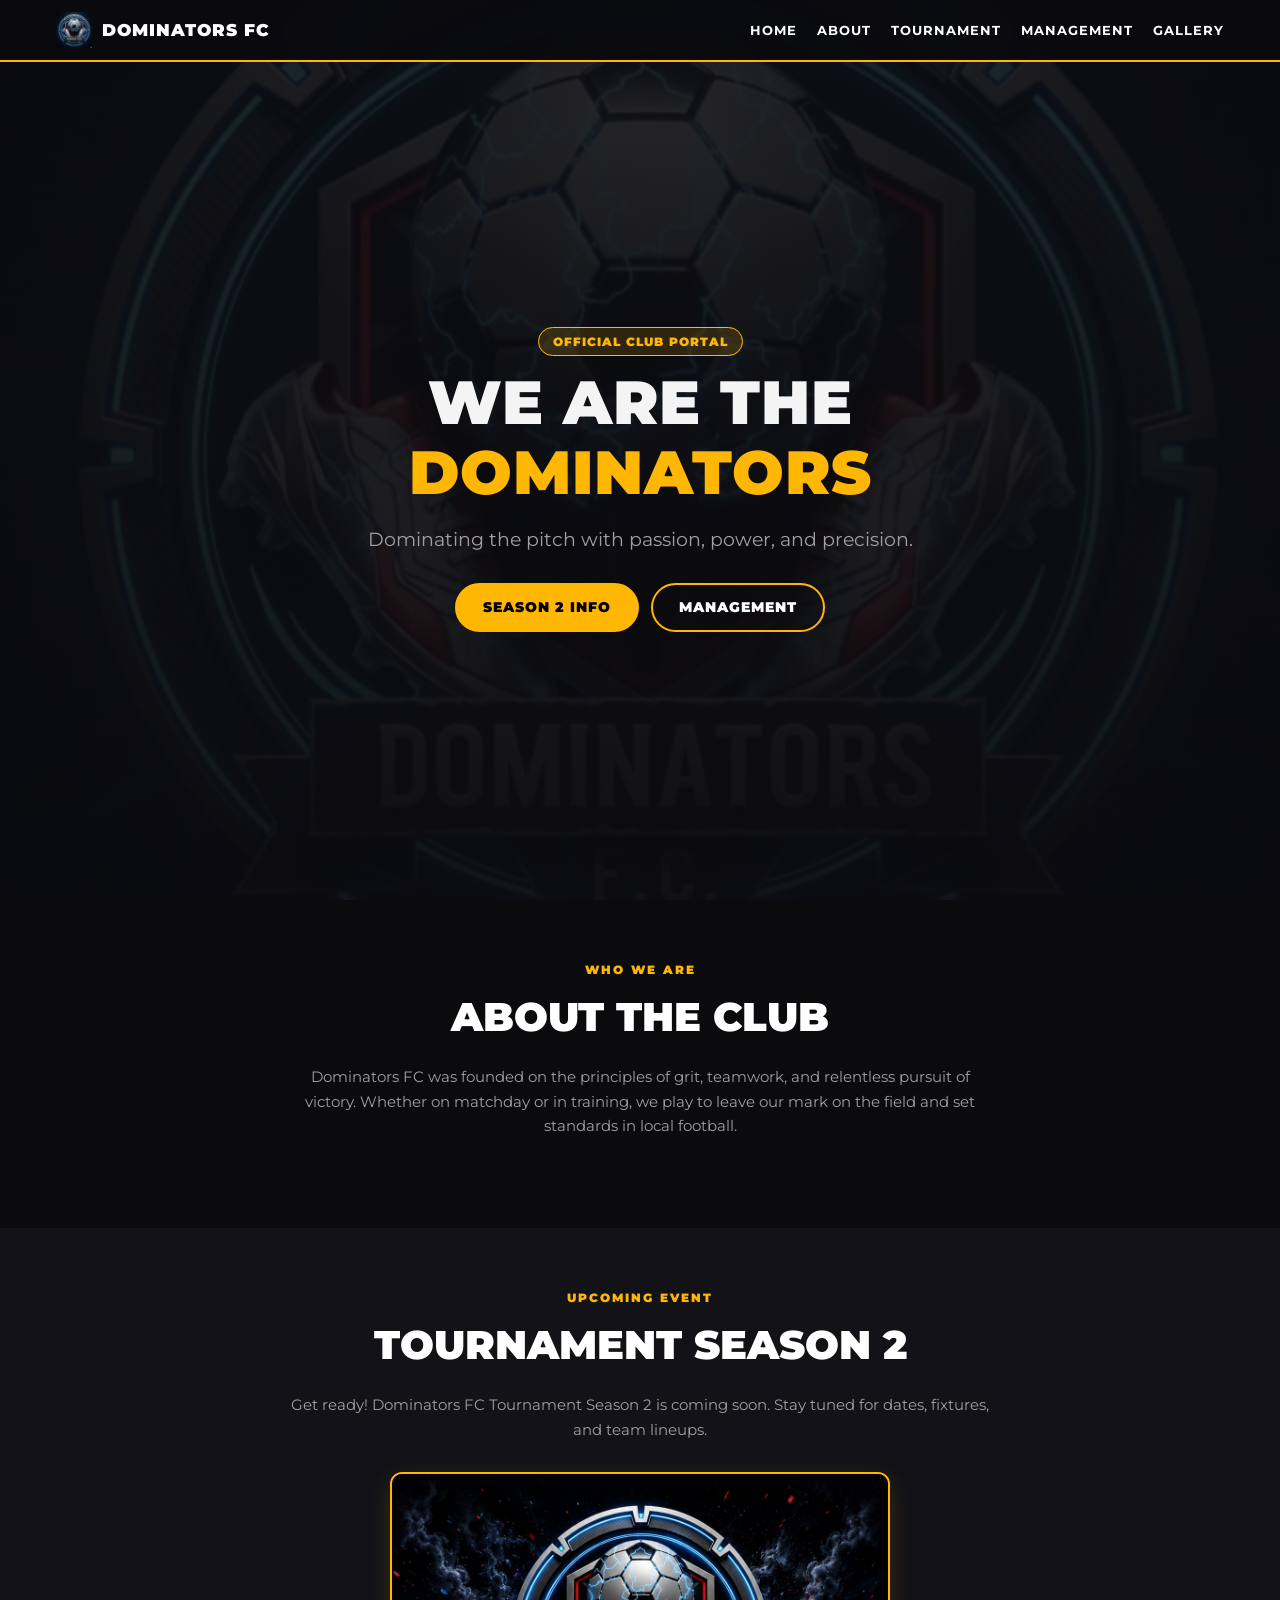
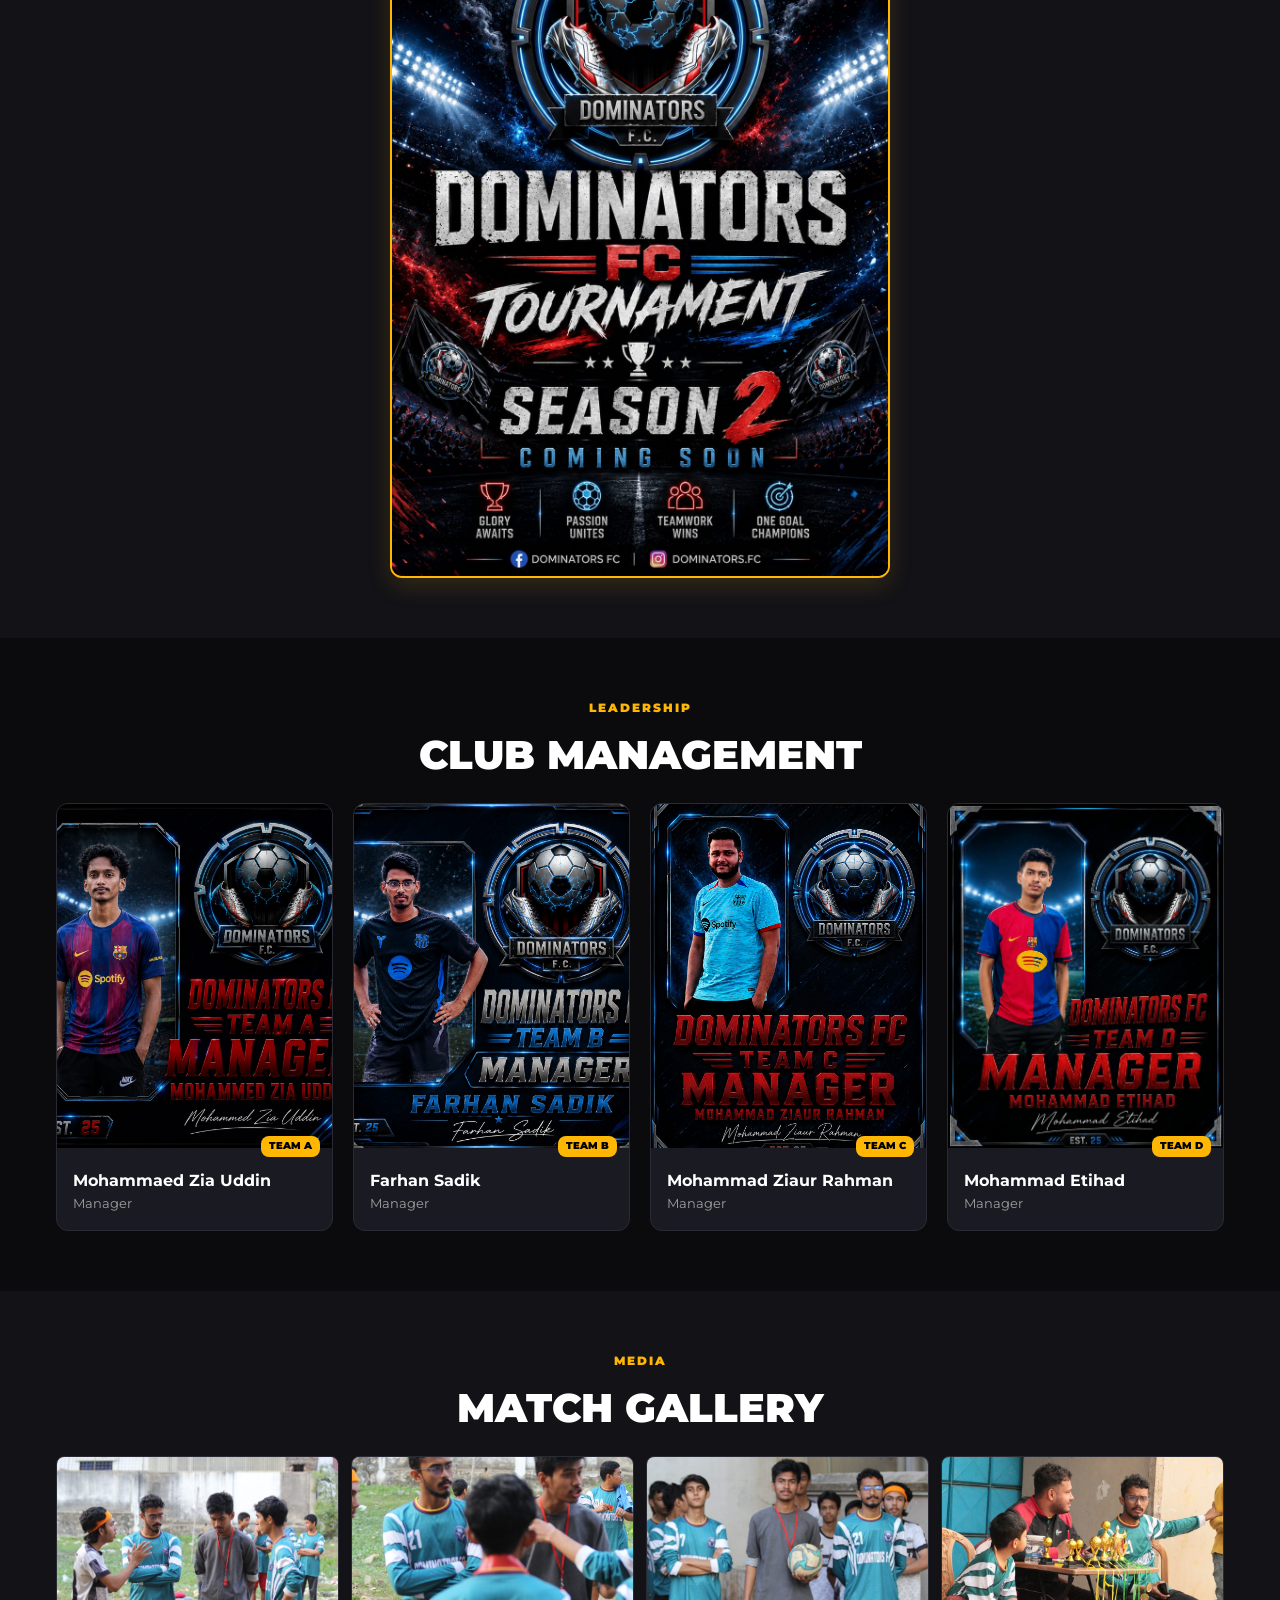
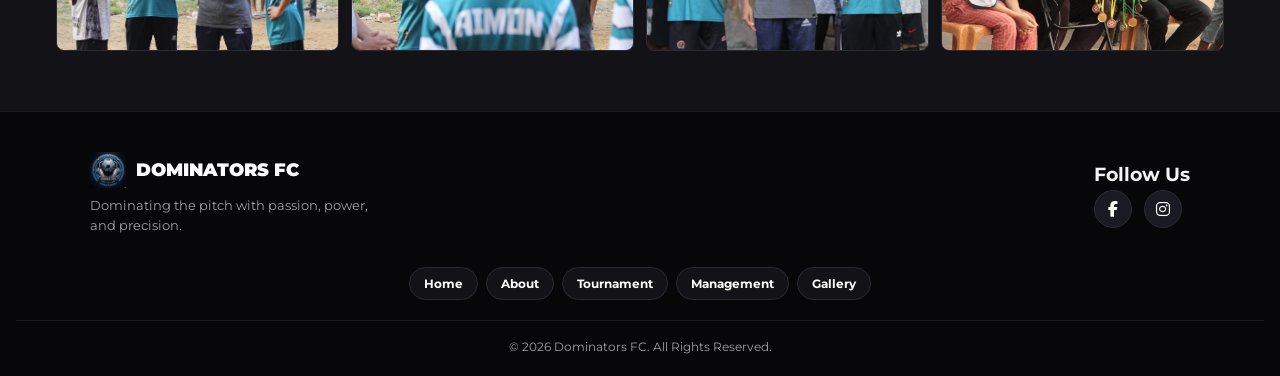
==== index.html @ 4a1f9ba8 "Add files via upload" ====
<!DOCTYPE html>
<html lang="en">
<head>
  <meta charset="UTF-8">
  <meta name="viewport" content="width=device-width, initial-scale=1.0">
  <title>Dominators FC | Official Website</title>
  <link rel="stylesheet" href="style.css">
  <!-- Google Fonts -->
  <link href="https://fonts.googleapis.com/css2?family=Montserrat:wght@400;700;900&display=swap" rel="stylesheet">
  <!-- Font Awesome Icons -->
  <link rel="stylesheet" href="https://cdnjs.cloudflare.com/ajax/libs/font-awesome/6.5.1/css/all.min.css">
</head>
<body>

  <!-- Navigation Bar -->
  <header class="navbar">
    <div class="nav-container">
      <a href="#" class="brand">
        <img src="images/logo.jpg" alt="Dominators FC Logo" class="nav-logo">
        <span class="club-name">DOMINATORS FC</span>
      </a>

      <!-- Mobile Hamburger Button -->
      <button class="mobile-menu-btn" id="mobile-menu-btn" aria-label="Toggle Navigation">
        <i class="fa-solid fa-bars"></i>
      </button>

      <nav id="nav-menu">
        <ul class="nav-links">
          <li><a href="#hero">Home</a></li>
          <li><a href="#about">About</a></li>
          <li><a href="#tournament">Tournament</a></li>
          <li><a href="#management">Management</a></li>
          <li><a href="#gallery">Gallery</a></li>
        </ul>
      </nav>
    </div>
  </header>

  <!-- Hero Section (Mobile Optimized Background) -->
  <section id="hero" class="hero">
    <div class="hero-content">
      <span class="badge">OFFICIAL CLUB PORTAL</span>
      <h1>WE ARE THE <span class="highlight">DOMINATORS</span></h1>
      <p>Dominating the pitch with passion, power, and precision.</p>
      <div class="hero-btns">
        <a href="#tournament" class="btn">Season 2 Info</a>
        <a href="#management" class="btn btn-outline">Management</a>
      </div>
    </div>
  </section>

  <!-- About Section -->
  <section id="about" class="section">
    <div class="container">
      <span class="section-tag">WHO WE ARE</span>
      <h2>About the Club</h2>
      <p class="section-desc">
        Dominators FC was founded on the principles of grit, teamwork, and relentless pursuit of victory. 
        Whether on matchday or in training, we play to leave our mark on the field and set standards in local football.
      </p>
    </div>
  </section>

  <!-- Tournament Section -->
  <section id="tournament" class="section dark-bg">
    <div class="container">
      <span class="section-tag">UPCOMING EVENT</span>
      <h2>Tournament Season 2</h2>
      <p class="section-desc">
        Get ready! Dominators FC Tournament Season 2 is coming soon. Stay tuned for dates, fixtures, and team lineups.
      </p>
      
      <div class="tournament-poster-card">
        <img src="images/uptournament.jpg" alt="Dominators FC Tournament Season 2 Coming Soon" class="tournament-img">
      </div>
    </div>
  </section>

  <!-- Management Section -->
  <section id="management" class="section">
    <div class="container">
      <span class="section-tag">LEADERSHIP</span>
      <h2>Club Management</h2>
      
      <div class="card-grid">
        <!-- Manager 1 -->
        <div class="card">
          <div class="img-container">
            <img src="images/Team_A_Manager_MohammaedZiaUddin.jpg" alt="Mohammaed Zia Uddin" class="manager-photo">
          </div>
          <div class="card-info">
            <span class="role-badge">Team A</span>
            <h3>Mohammaed Zia Uddin</h3>
            <p class="title">Manager</p>
          </div>
        </div>

        <!-- Manager 2 -->
        <div class="card">
          <div class="img-container">
            <img src="images/Team_B_Manager_FarhanSadik.jpg" alt="Farhan Sadik" class="manager-photo">
          </div>
          <div class="card-info">
            <span class="role-badge">Team B</span>
            <h3>Farhan Sadik</h3>
            <p class="title">Manager</p>
          </div>
        </div>

        <!-- Manager 3 -->
        <div class="card">
          <div class="img-container">
            <img src="images/Team_C_Manager_MohammadZiaurRahman.jpg" alt="Mohammad Ziaur Rahman" class="manager-photo">
          </div>
          <div class="card-info">
            <span class="role-badge">Team C</span>
            <h3>Mohammad Ziaur Rahman</h3>
            <p class="title">Manager</p>
          </div>
        </div>

        <!-- Manager 4 -->
        <div class="card">
          <div class="img-container">
            <img src="images/Team_D_Manager_MohammadEtihad.jpg" alt="Mohammad Etihad" class="manager-photo">
          </div>
          <div class="card-info">
            <span class="role-badge">Team D</span>
            <h3>Mohammad Etihad</h3>
            <p class="title">Manager</p>
          </div>
        </div>
      </div>
    </div>
  </section>

  <!-- Gallery Section -->
  <section id="gallery" class="section dark-bg">
    <div class="container">
      <span class="section-tag">MEDIA</span>
      <h2>Match Gallery</h2>
      
      <div class="gallery-grid">
        <div class="gallery-item">
          <img src="images/gallery1.jpg" alt="Dominators FC Gallery 1">
        </div>
        <div class="gallery-item">
          <img src="images/gallery2.jpg" alt="Dominators FC Gallery 2">
        </div>
        <div class="gallery-item">
          <img src="images/gallery3.jpg" alt="Dominators FC Gallery 3">
        </div>
        <div class="gallery-item">
          <img src="images/gallery4.jpg" alt="Dominators FC Gallery 4">
        </div>
      </div>
    </div>
  </section>

  <!-- Footer -->
  <footer class="footer">
    <div class="footer-container">
      
      <div class="footer-col brand-col">
        <div class="footer-brand">
          <img src="images/logo.jpg" alt="Dominators FC Logo" class="footer-logo">
          <h3>DOMINATORS FC</h3>
        </div>
        <p class="footer-tagline">Dominating the pitch with passion, power, and precision.</p>
      </div>

      <div class="footer-col social-col">
        <h3>Follow Us</h3>
        <div class="social-links">
          <a href="https://www.facebook.com/share/1MN6wNtYWH/" target="_blank" aria-label="Facebook" class="social-icon">
            <i class="fa-brands fa-facebook-f"></i>
          </a>
          <a href="https://www.instagram.com/dominators_.f.c?igsh=bHgzbms3anFpOHY2" target="_blank" aria-label="Instagram" class="social-icon">
            <i class="fa-brands fa-instagram"></i>
          </a>
        </div>
      </div>

    </div>

    <div class="footer-nav">
      <a href="#hero">Home</a>
      <a href="#about">About</a>
      <a href="#tournament">Tournament</a>
      <a href="#management">Management</a>
      <a href="#gallery">Gallery</a>
    </div>

    <div class="footer-bottom">
      <p>&copy; 2026 Dominators FC. All Rights Reserved.</p>
    </div>
  </footer>

  <script src="script.js"></script>
</body>
</html>
---- style.css ----
/* Core Reset & Mobile Responsiveness First */
* {
  margin: 0;
  padding: 0;
  box-sizing: border-box;
  scroll-behavior: smooth;
  -webkit-tap-highlight-color: transparent;
}

:root {
  --primary-gold: #ffb703;
  --dark-bg: #121217;
  --card-bg: #1a1a22;
  --border-color: #2a2a35;
  --text-gray: #a0a0a0;
}

body {
  font-family: 'Montserrat', sans-serif;
  background-color: #0b0b0e;
  color: #f4f4f4;
  line-height: 1.6;
  overflow-x: hidden;
}

.container {
  width: 100%;
  max-width: 1200px;
  margin: 0 auto;
  padding: 0 16px;
}

.section {
  padding: 60px 0;
  text-align: center;
}

.section-tag {
  color: var(--primary-gold);
  font-size: 0.75rem;
  font-weight: 900;
  letter-spacing: 2px;
  text-transform: uppercase;
  display: block;
  margin-bottom: 6px;
}

h2 {
  font-size: clamp(1.8rem, 5vw, 2.5rem);
  font-weight: 900;
  text-transform: uppercase;
  margin-bottom: 16px;
  color: #ffffff;
}

.section-desc {
  max-width: 700px;
  margin: 0 auto 30px;
  color: var(--text-gray);
  font-size: 0.95rem;
}

.dark-bg {
  background-color: var(--dark-bg);
}

/* Navbar */
.navbar {
  position: fixed;
  top: 0;
  width: 100%;
  background-color: rgba(11, 11, 14, 0.95);
  border-bottom: 2px solid var(--primary-gold);
  z-index: 1000;
  backdrop-filter: blur(10px);
}

.nav-container {
  display: flex;
  justify-content: space-between;
  align-items: center;
  max-width: 1200px;
  margin: 0 auto;
  padding: 12px 16px;
}

.brand {
  display: flex;
  align-items: center;
  text-decoration: none;
  gap: 10px;
}

.nav-logo {
  height: 36px;
  width: auto;
  object-fit: contain;
}

.club-name {
  font-size: 1.05rem;
  font-weight: 900;
  color: #fff;
  letter-spacing: 1px;
}

.nav-links {
  display: flex;
  list-style: none;
  gap: 20px;
}

.nav-links a {
  color: #fff;
  text-decoration: none;
  font-weight: 700;
  text-transform: uppercase;
  font-size: 0.8rem;
  letter-spacing: 1px;
  transition: color 0.3s;
}

.nav-links a:hover {
  color: var(--primary-gold);
}

.mobile-menu-btn {
  display: none;
  background: none;
  border: none;
  color: #fff;
  font-size: 1.4rem;
  cursor: pointer;
  padding: 5px;
}

/* Hero Section */
.hero {
  position: relative;
  min-height: 100vh;
  background: linear-gradient(rgba(11, 11, 14, 0.88), rgba(11, 11, 14, 0.95)), url('images/logo.jpg') center/cover no-repeat;
  display: flex;
  justify-content: center;
  align-items: center;
  text-align: center;
  padding: 100px 16px 40px;
}

.hero-content {
  max-width: 800px;
  width: 100%;
}

.hero-content .badge {
  background-color: rgba(255, 183, 3, 0.15);
  color: var(--primary-gold);
  border: 1px solid var(--primary-gold);
  padding: 6px 14px;
  border-radius: 20px;
  font-size: 0.75rem;
  font-weight: 900;
  letter-spacing: 1px;
}

.hero-content h1 {
  font-size: clamp(2.2rem, 8vw, 3.8rem);
  font-weight: 900;
  letter-spacing: 1px;
  margin-top: 15px;
  line-height: 1.15;
}

.hero-content .highlight {
  color: var(--primary-gold);
}

.hero-content p {
  font-size: clamp(0.95rem, 3vw, 1.2rem);
  color: var(--text-gray);
  margin: 16px 0 28px;
}

.hero-btns {
  display: flex;
  gap: 12px;
  justify-content: center;
  flex-wrap: wrap;
}

.btn {
  display: inline-block;
  background-color: var(--primary-gold);
  color: #000;
  padding: 12px 26px;
  font-weight: 900;
  font-size: 0.85rem;
  text-transform: uppercase;
  text-decoration: none;
  border-radius: 30px;
  letter-spacing: 1px;
  transition: all 0.3s ease;
  border: 2px solid var(--primary-gold);
}

.btn:hover {
  background-color: #e0a100;
  transform: translateY(-2px);
}

.btn-outline {
  background: transparent;
  color: #fff;
}

.btn-outline:hover {
  background-color: var(--primary-gold);
  color: #000;
}

/* Tournament Poster Section */
.tournament-poster-card {
  max-width: 500px;
  margin: 0 auto;
  border-radius: 12px;
  overflow: hidden;
  border: 2px solid var(--primary-gold);
  box-shadow: 0 8px 25px rgba(255, 183, 3, 0.15);
}

.tournament-img {
  width: 100%;
  height: auto;
  display: block;
}

/* Manager Cards */
.card-grid {
  display: grid;
  grid-template-columns: repeat(auto-fit, minmax(220px, 1fr));
  gap: 20px;
}

.card {
  background-color: var(--card-bg);
  border-radius: 12px;
  overflow: hidden;
  border: 1px solid var(--border-color);
  transition: transform 0.3s ease, border-color 0.3s ease;
}

.card:hover {
  transform: translateY(-4px);
  border-color: var(--primary-gold);
}

.img-container {
  aspect-ratio: 4/5;
  width: 100%;
  background-color: #121217;
  overflow: hidden;
}

.manager-photo {
  width: 100%;
  height: 100%;
  object-fit: cover;
}

.card-info {
  padding: 16px;
  position: relative;
  text-align: left;
}

.card-info h3 {
  font-size: 1rem;
  font-weight: 700;
  color: #ffffff;
  margin-top: 4px;
}

.card-info .title {
  color: var(--text-gray);
  font-size: 0.8rem;
}

.role-badge {
  position: absolute;
  top: -12px;
  right: 12px;
  background-color: var(--primary-gold);
  color: #000;
  font-weight: 900;
  font-size: 0.65rem;
  padding: 2px 8px;
  border-radius: 8px;
  text-transform: uppercase;
}

/* Match Gallery */
.gallery-grid {
  display: grid;
  grid-template-columns: repeat(auto-fit, minmax(150px, 1fr));
  gap: 12px;
}

.gallery-item {
  aspect-ratio: 16/11;
  background-color: var(--card-bg);
  border-radius: 8px;
  overflow: hidden;
  border: 1px solid var(--border-color);
}

.gallery-item img {
  width: 100%;
  height: 100%;
  object-fit: cover;
}

/* Footer Section */
.footer {
  background-color: #07070a;
  border-top: 1px solid #1a1a22;
  padding: 40px 16px 20px;
}

.footer-container {
  max-width: 1100px;
  margin: 0 auto;
  display: flex;
  justify-content: space-between;
  align-items: center;
  flex-wrap: wrap;
  gap: 25px;
}

.footer-brand {
  display: flex;
  align-items: center;
  gap: 10px;
  margin-bottom: 8px;
}

.footer-logo {
  height: 36px;
  width: auto;
  object-fit: contain;
}

.footer-brand h3 {
  font-size: 1.1rem;
  font-weight: 900;
  color: #ffffff;
}

.footer-tagline {
  color: var(--text-gray);
  font-size: 0.8rem;
  max-width: 280px;
}

.social-links {
  display: flex;
  gap: 12px;
}

.social-icon {
  width: 38px;
  height: 38px;
  background-color: #1a1a22;
  color: #ffffff;
  border-radius: 50%;
  display: flex;
  align-items: center;
  justify-content: center;
  text-decoration: none;
  border: 1px solid var(--border-color);
  transition: all 0.3s ease;
}

.social-icon:hover {
  background-color: var(--primary-gold);
  color: #000;
}

.footer-nav {
  display: flex;
  justify-content: center;
  gap: 8px;
  flex-wrap: wrap;
  margin: 30px 0 20px;
}

.footer-nav a {
  background-color: #121217;
  color: #ffffff;
  text-decoration: none;
  padding: 6px 14px;
  border-radius: 20px;
  font-size: 0.75rem;
  font-weight: 700;
  border: 1px solid var(--border-color);
}

.footer-bottom {
  text-align: center;
  border-top: 1px solid #1a1a22;
  padding-top: 16px;
  color: var(--text-gray);
  font-size: 0.75rem;
}

/* Dedicated Mobile Tweaks */
@media (max-width: 768px) {
  .mobile-menu-btn {
    display: block;
  }

  nav {
    position: absolute;
    top: 100%;
    left: 0;
    width: 100%;
    background-color: rgba(11, 11, 14, 0.98);
    border-bottom: 2px solid var(--primary-gold);
    max-height: 0;
    overflow: hidden;
    transition: max-height 0.3s ease-in-out;
  }

  nav.active {
    max-height: 300px;
  }

  .nav-links {
    flex-direction: column;
    padding: 20px;
    gap: 14px;
    text-align: center;
  }

  .hero-btns {
    width: 100%;
    flex-direction: column;
  }

  .btn {
    width: 100%;
  }

  .card-grid {
    grid-template-columns: repeat(auto-fit, minmax(200px, 1fr));
  }

  .footer-container {
    flex-direction: column;
    text-align: center;
  }

  .footer-brand {
    justify-content: center;
  }
}
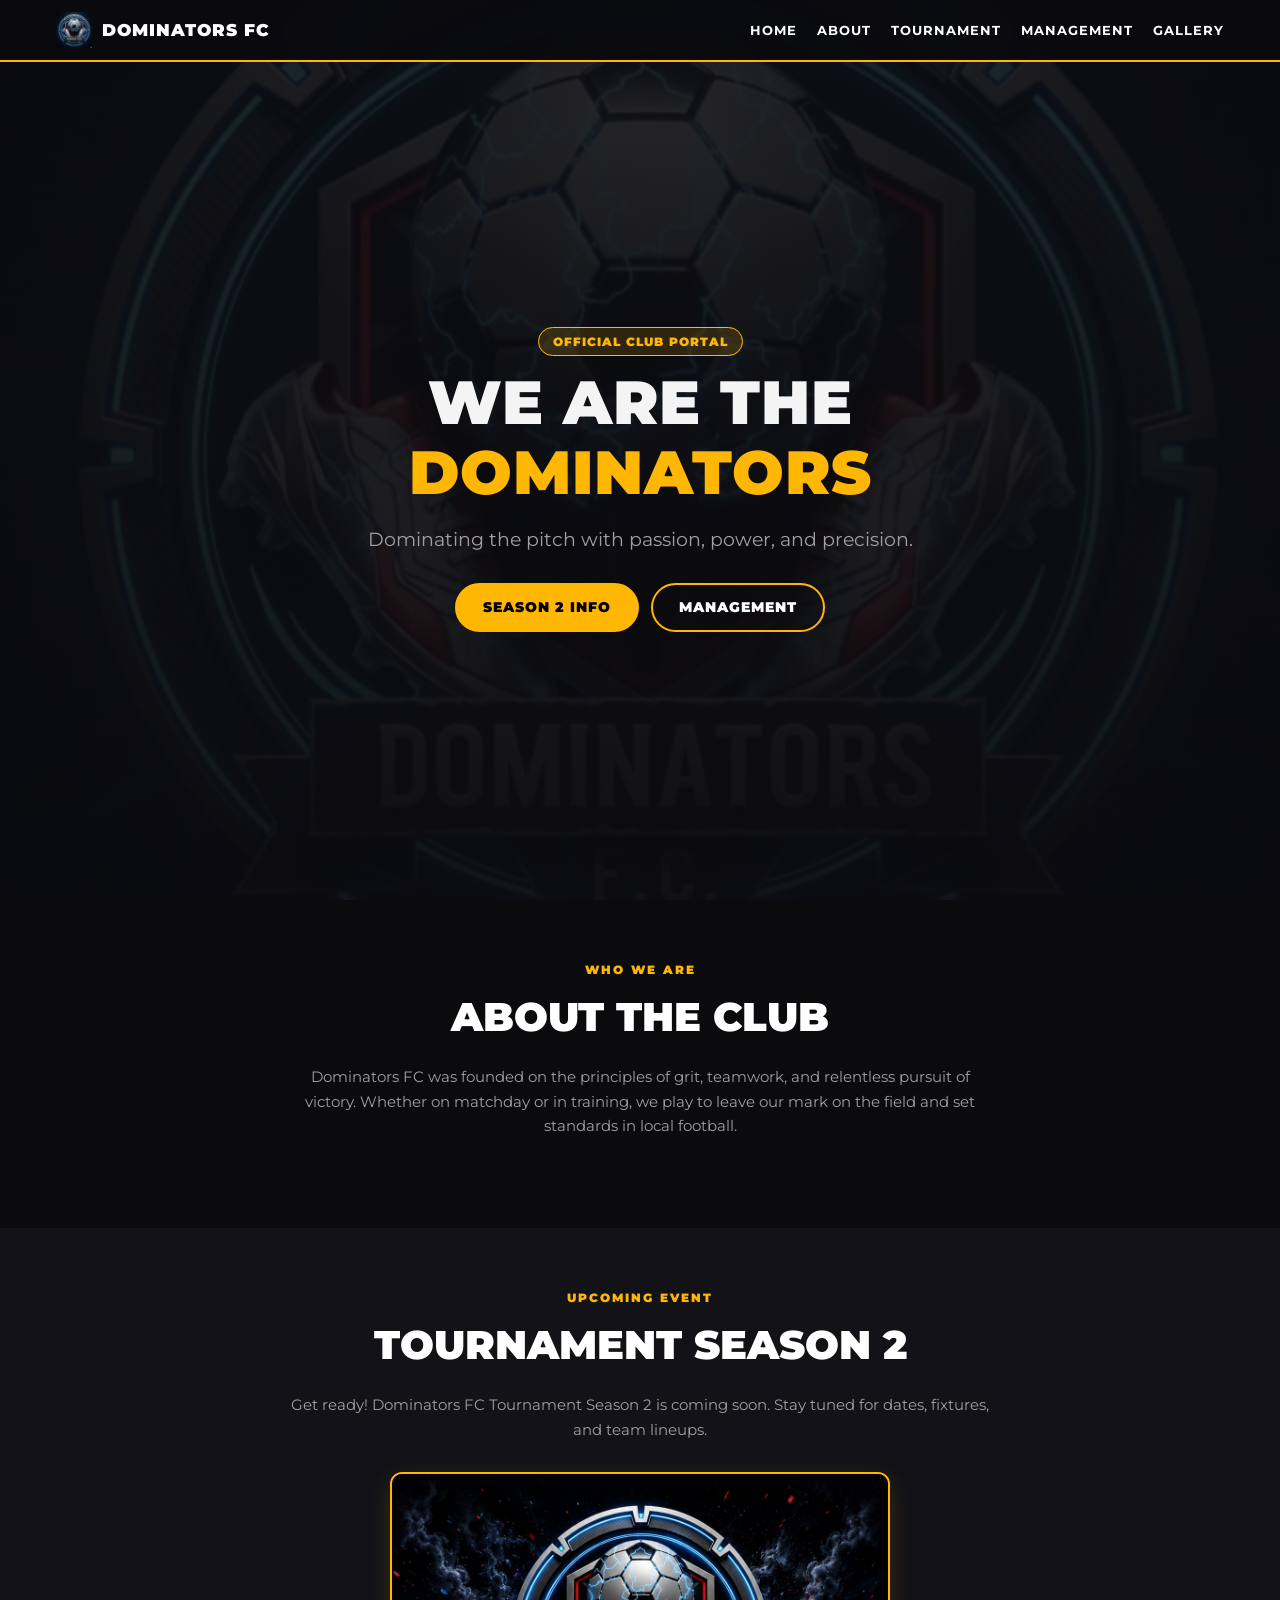
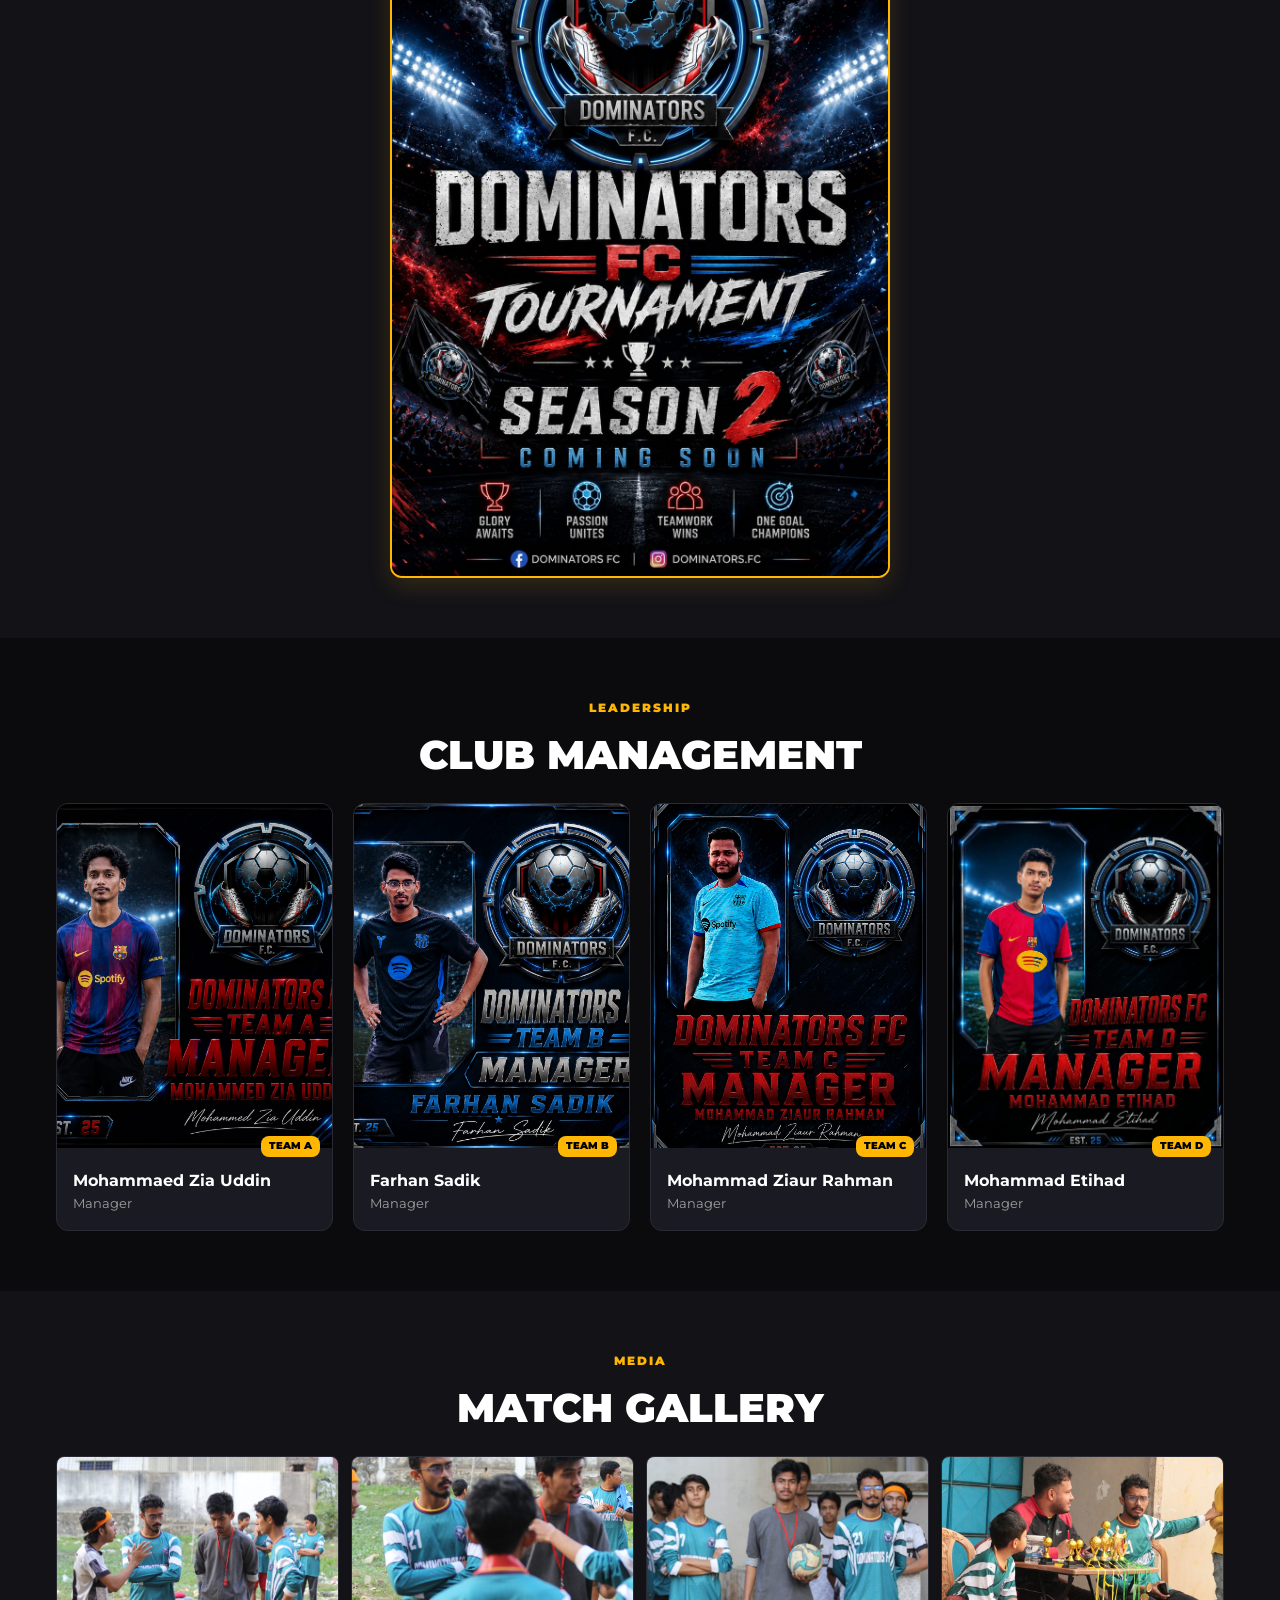
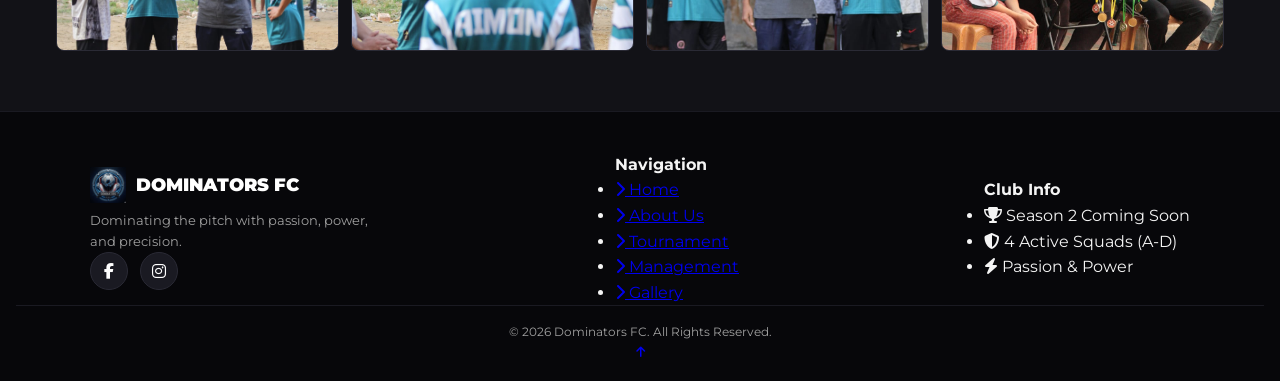
==== commit 186a4fd2: "Update index.html" ====
--- a/index.html
+++ b/index.html
@@ -37,7 +37,7 @@
     </div>
   </header>
 
-  <!-- Hero Section (Mobile Optimized Background) -->
+  <!-- Hero Section -->
   <section id="hero" class="hero">
     <div class="hero-content">
       <span class="badge">OFFICIAL CLUB PORTAL</span>
@@ -158,20 +158,17 @@
     </div>
   </section>
 
-  <!-- Footer -->
+  <!-- Upgraded Footer -->
   <footer class="footer">
     <div class="footer-container">
       
+      <!-- Brand Column -->
       <div class="footer-col brand-col">
         <div class="footer-brand">
           <img src="images/logo.jpg" alt="Dominators FC Logo" class="footer-logo">
           <h3>DOMINATORS FC</h3>
         </div>
         <p class="footer-tagline">Dominating the pitch with passion, power, and precision.</p>
-      </div>
-
-      <div class="footer-col social-col">
-        <h3>Follow Us</h3>
         <div class="social-links">
           <a href="https://www.facebook.com/share/1MN6wNtYWH/" target="_blank" aria-label="Facebook" class="social-icon">
             <i class="fa-brands fa-facebook-f"></i>
@@ -182,21 +179,39 @@
         </div>
       </div>
 
-    </div>
-
-    <div class="footer-nav">
-      <a href="#hero">Home</a>
-      <a href="#about">About</a>
-      <a href="#tournament">Tournament</a>
-      <a href="#management">Management</a>
-      <a href="#gallery">Gallery</a>
-    </div>
-
+      <!-- Quick Links Column -->
+      <div class="footer-col links-col">
+        <h4>Navigation</h4>
+        <ul>
+          <li><a href="#hero"><i class="fa-solid fa-chevron-right"></i> Home</a></li>
+          <li><a href="#about"><i class="fa-solid fa-chevron-right"></i> About Us</a></li>
+          <li><a href="#tournament"><i class="fa-solid fa-chevron-right"></i> Tournament</a></li>
+          <li><a href="#management"><i class="fa-solid fa-chevron-right"></i> Management</a></li>
+          <li><a href="#gallery"><i class="fa-solid fa-chevron-right"></i> Gallery</a></li>
+        </ul>
+      </div>
+
+      <!-- Quick Info / Status Column -->
+      <div class="footer-col info-col">
+        <h4>Club Info</h4>
+        <ul class="info-list">
+          <li><i class="fa-solid fa-trophy"></i> <span>Season 2 Coming Soon</span></li>
+          <li><i class="fa-solid fa-shield-halved"></i> <span>4 Active Squads (A-D)</span></li>
+          <li><i class="fa-solid fa-bolt"></i> <span>Passion & Power</span></li>
+        </ul>
+      </div>
+
+    </div>
+
+    <!-- Bottom Bar -->
     <div class="footer-bottom">
       <p>&copy; 2026 Dominators FC. All Rights Reserved.</p>
+      <a href="#hero" class="back-to-top" aria-label="Back to Top">
+        <i class="fa-solid fa-arrow-up"></i>
+      </a>
     </div>
   </footer>
 
   <script src="script.js"></script>
 </body>
-</html>+</html>
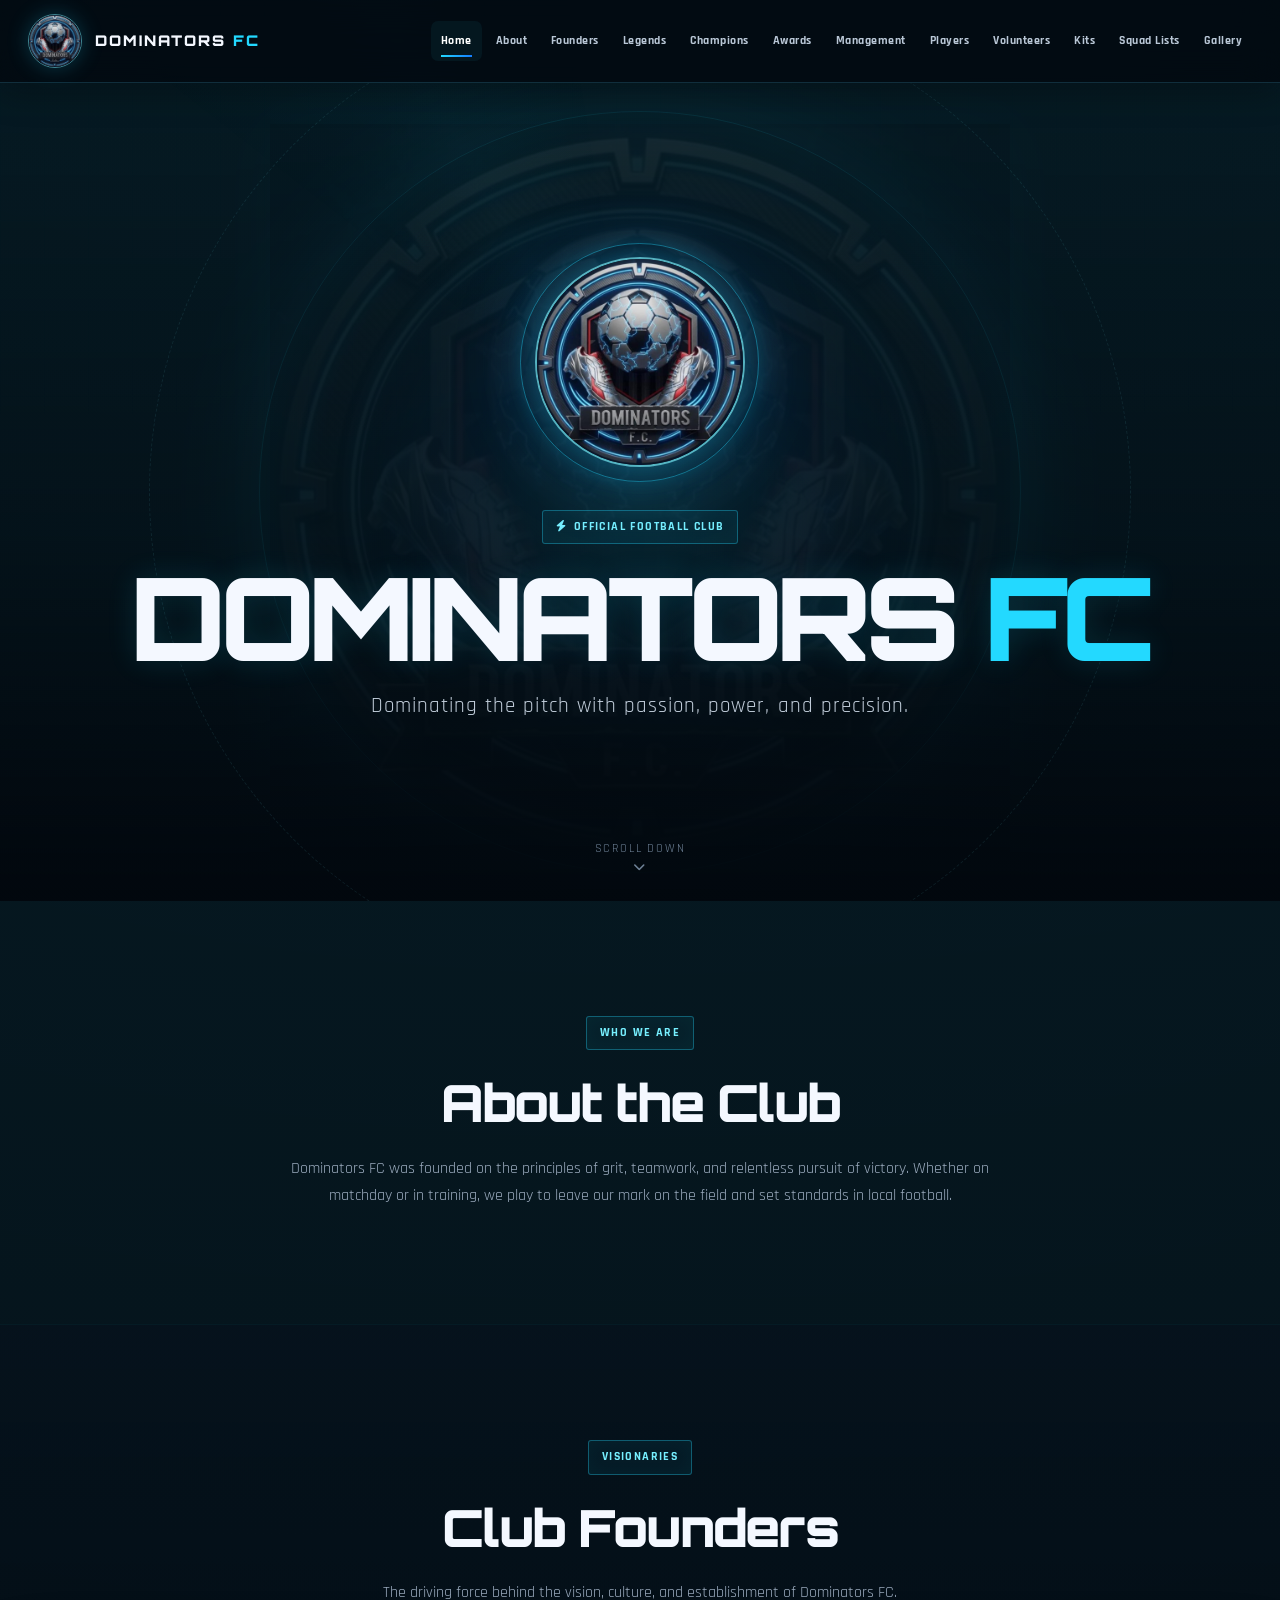
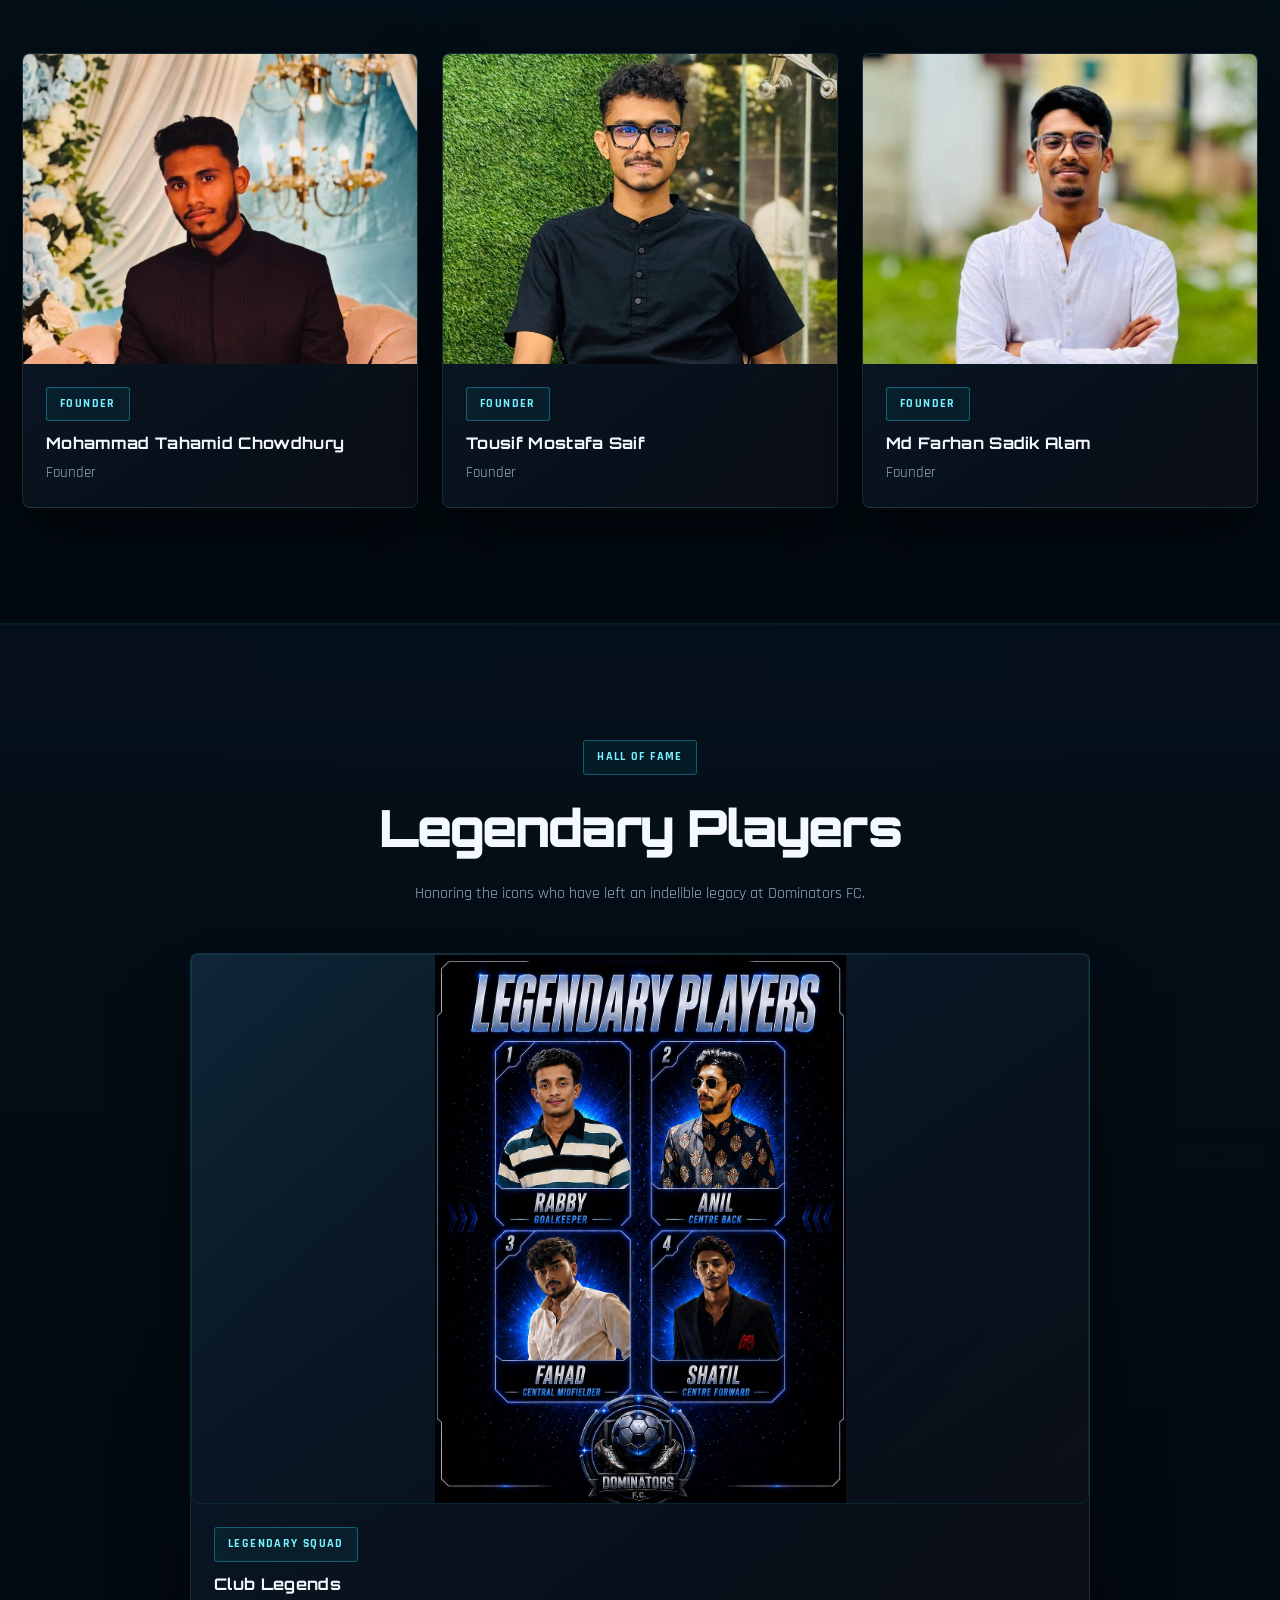
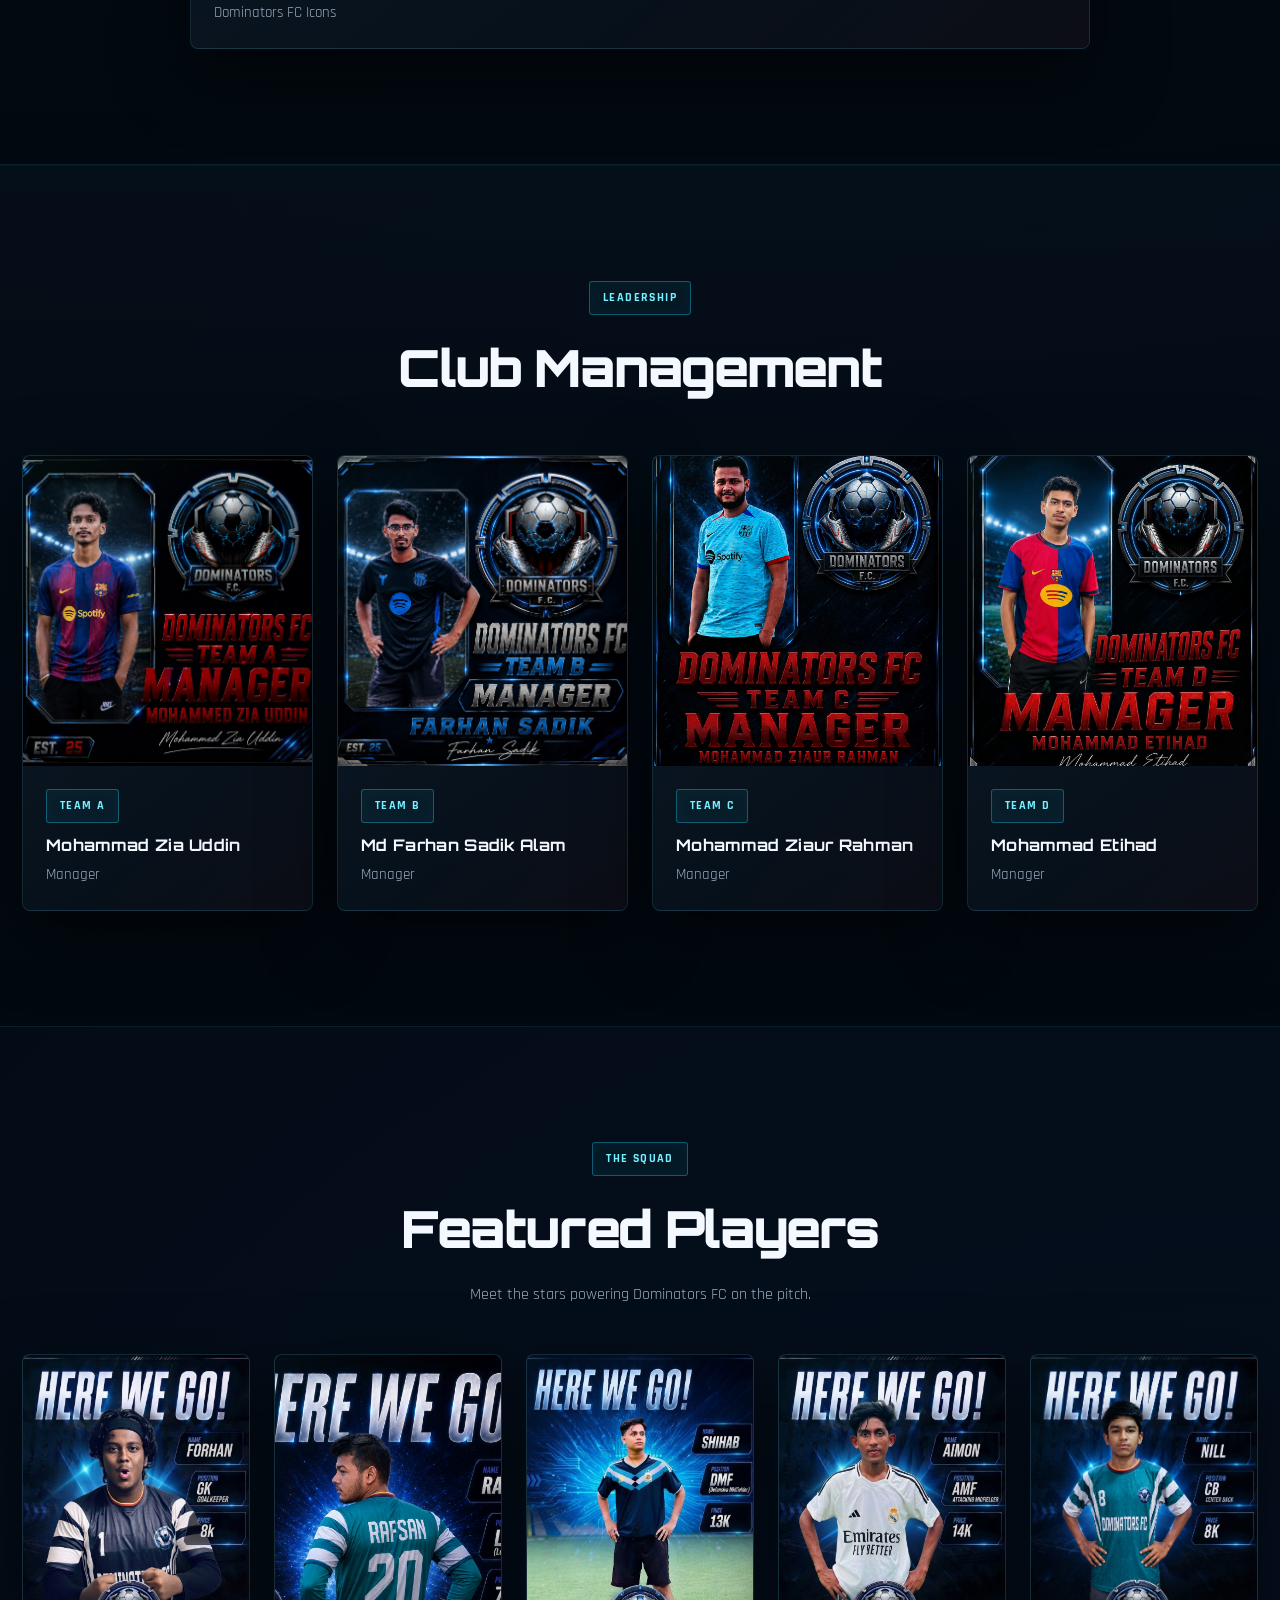
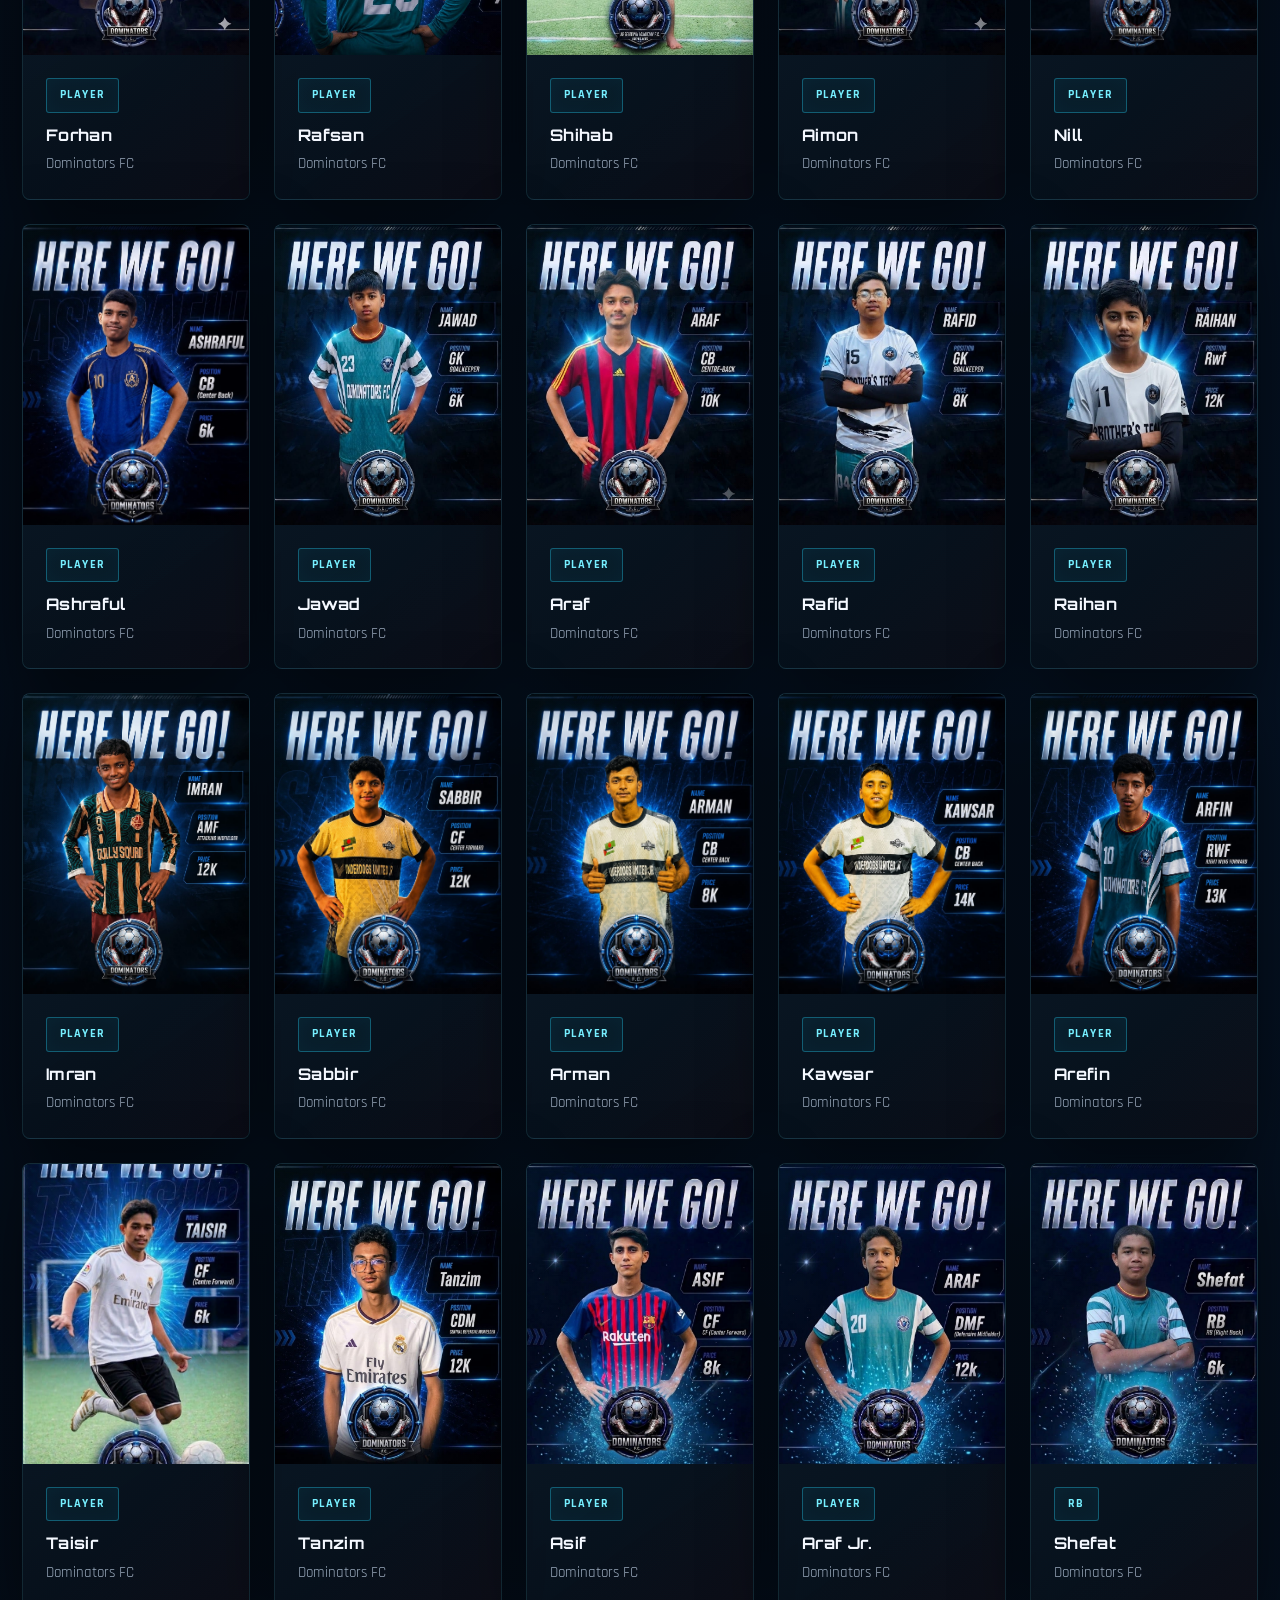
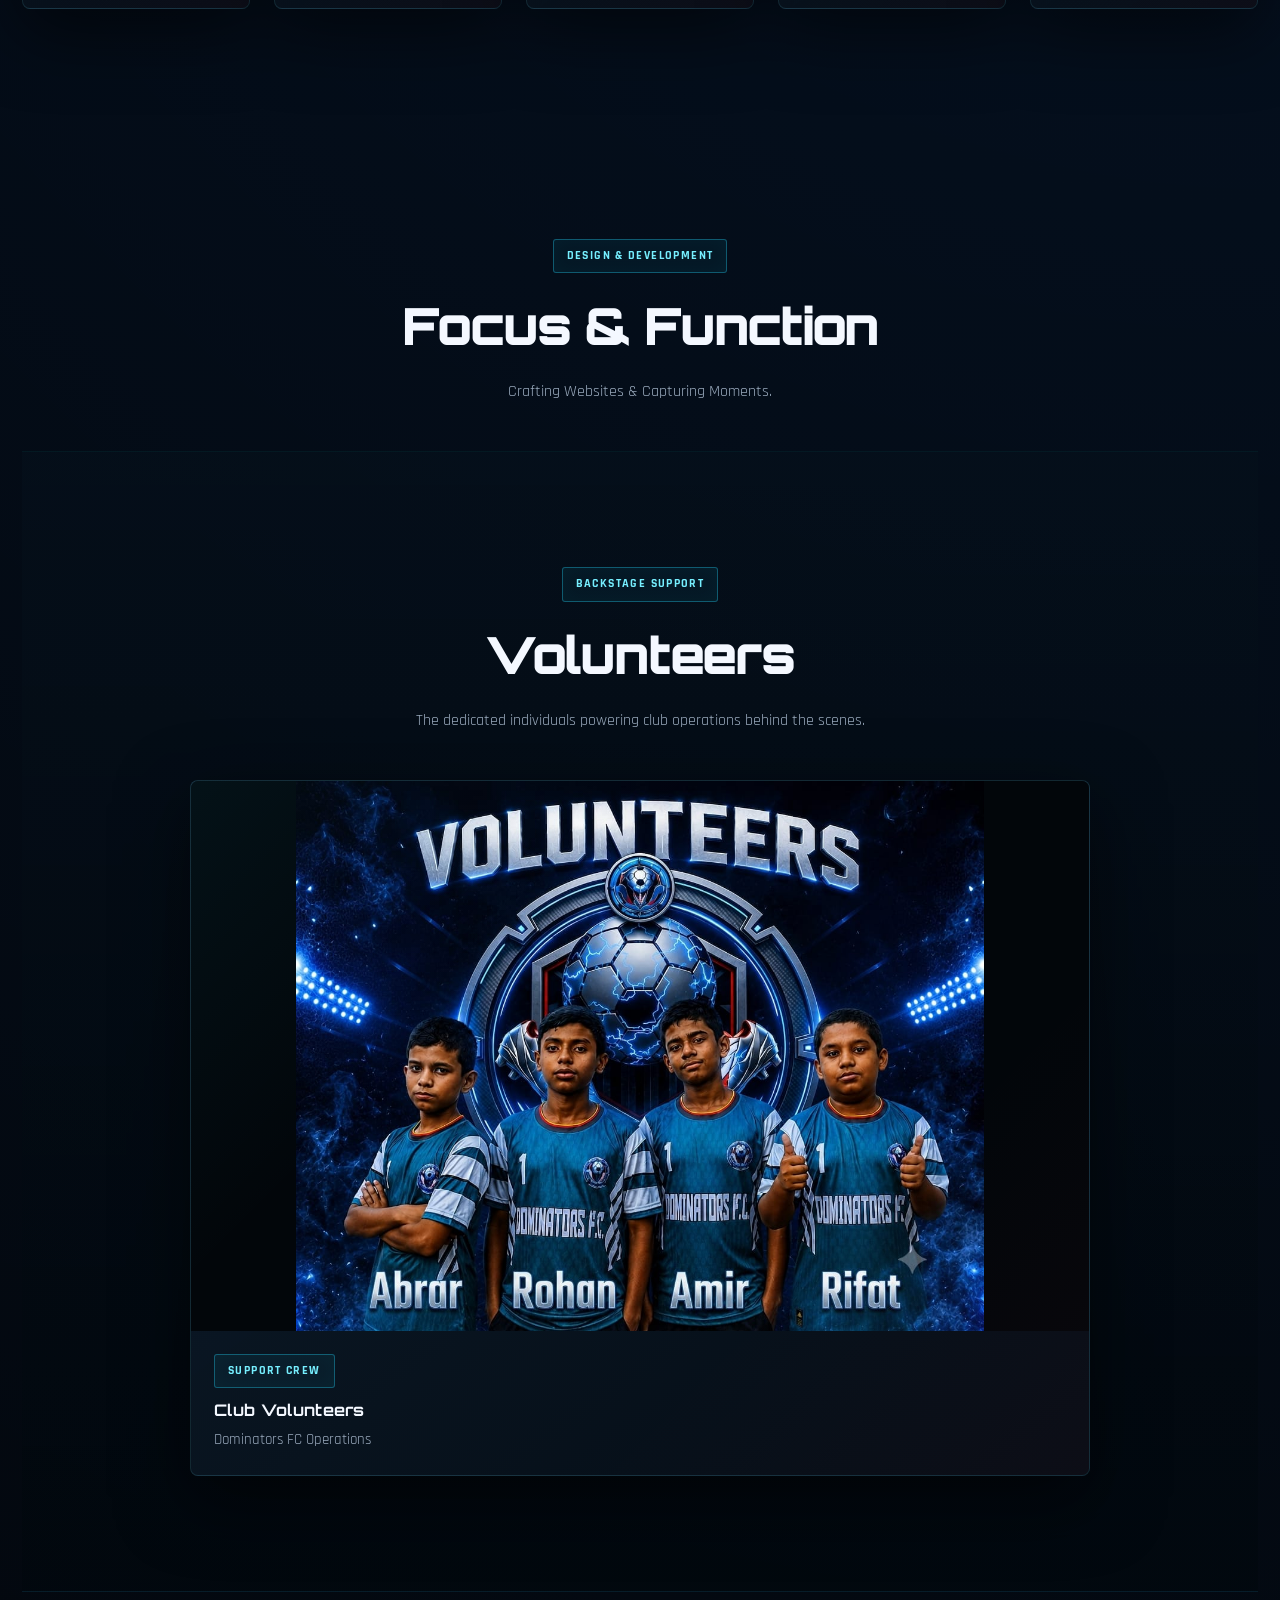
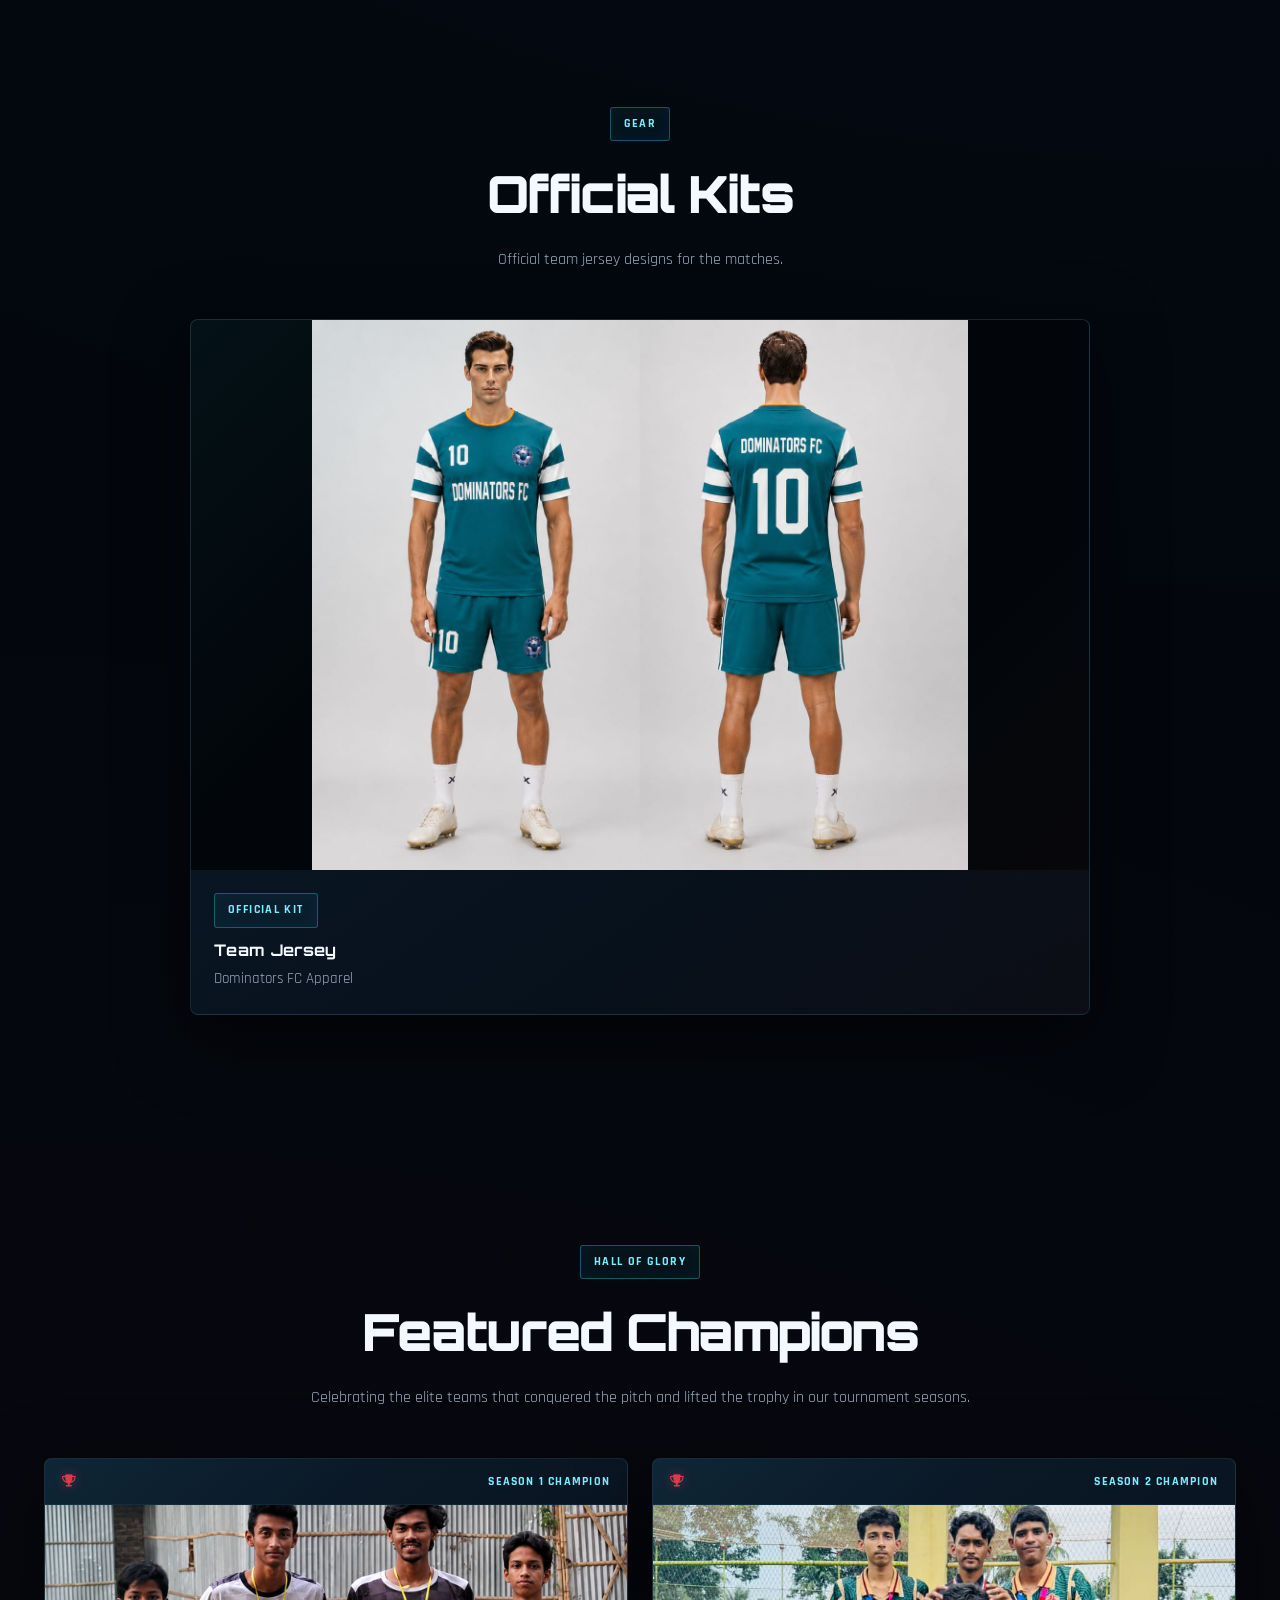
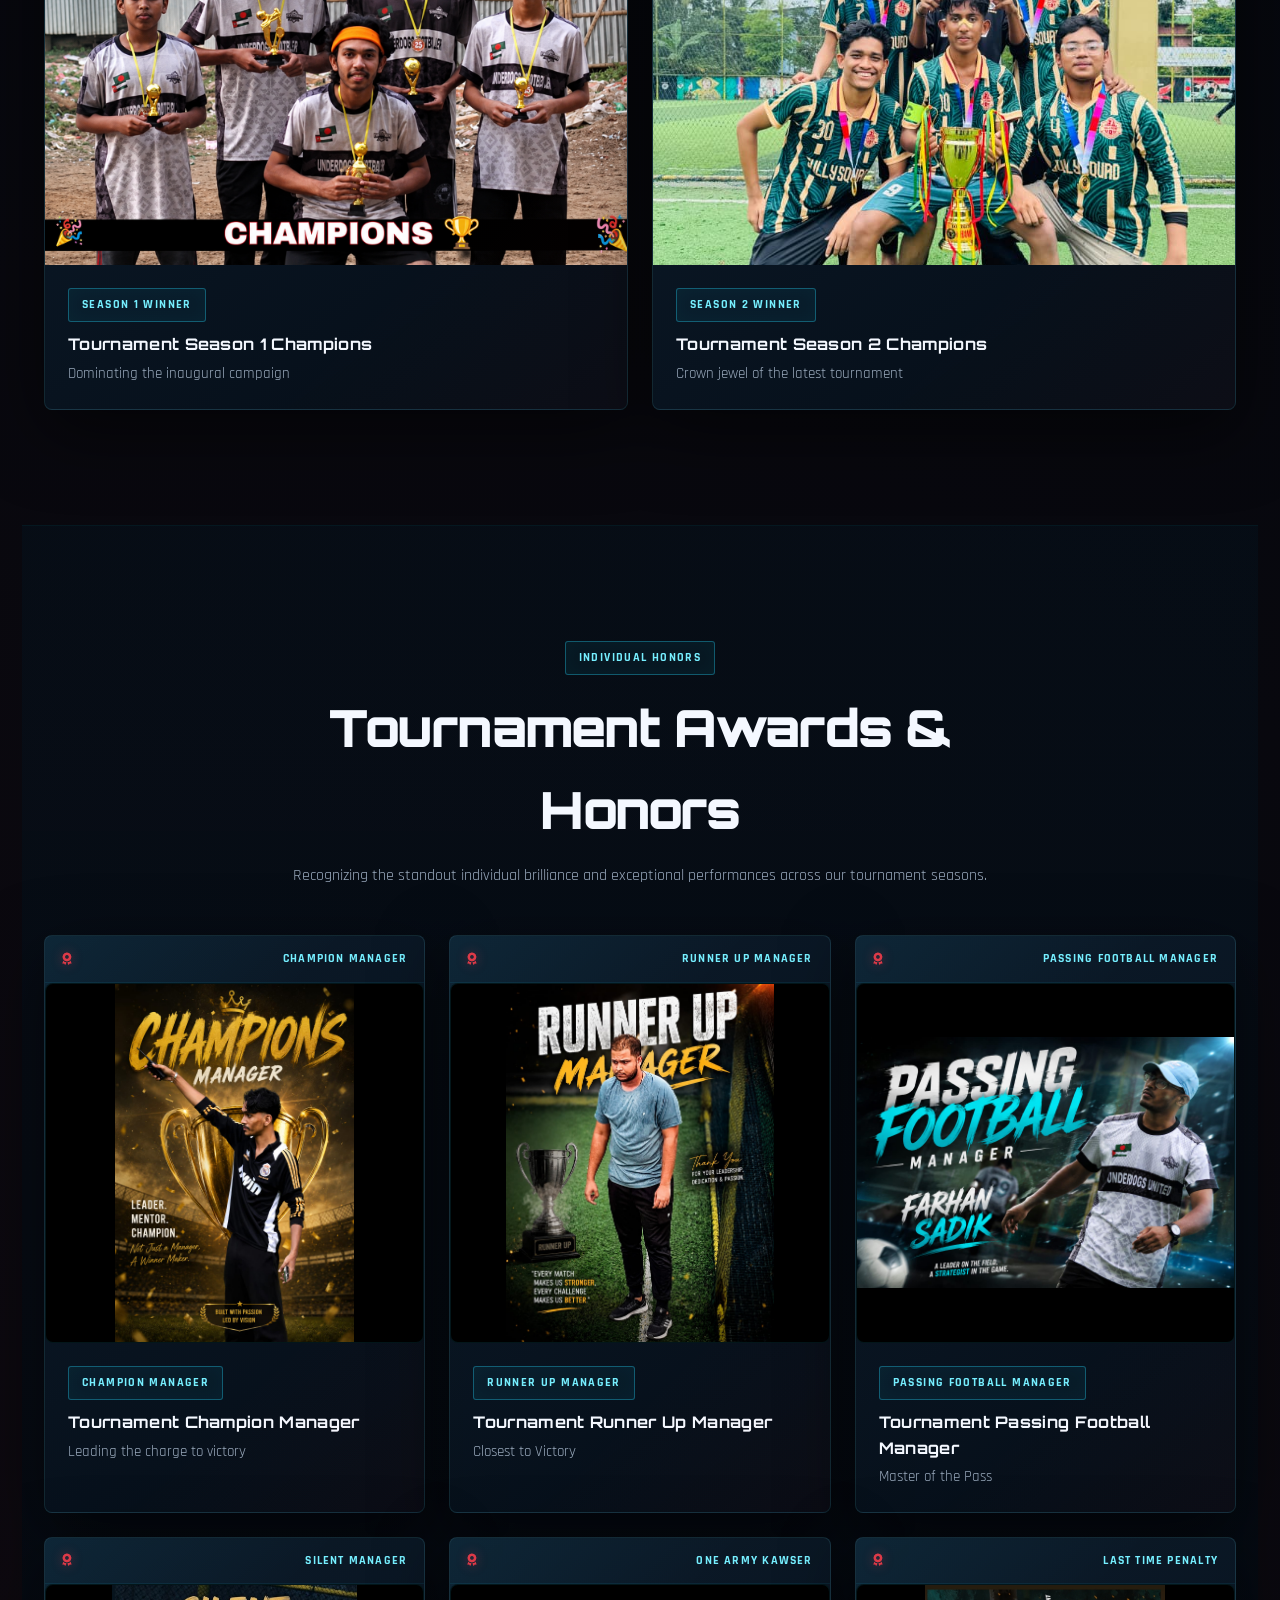
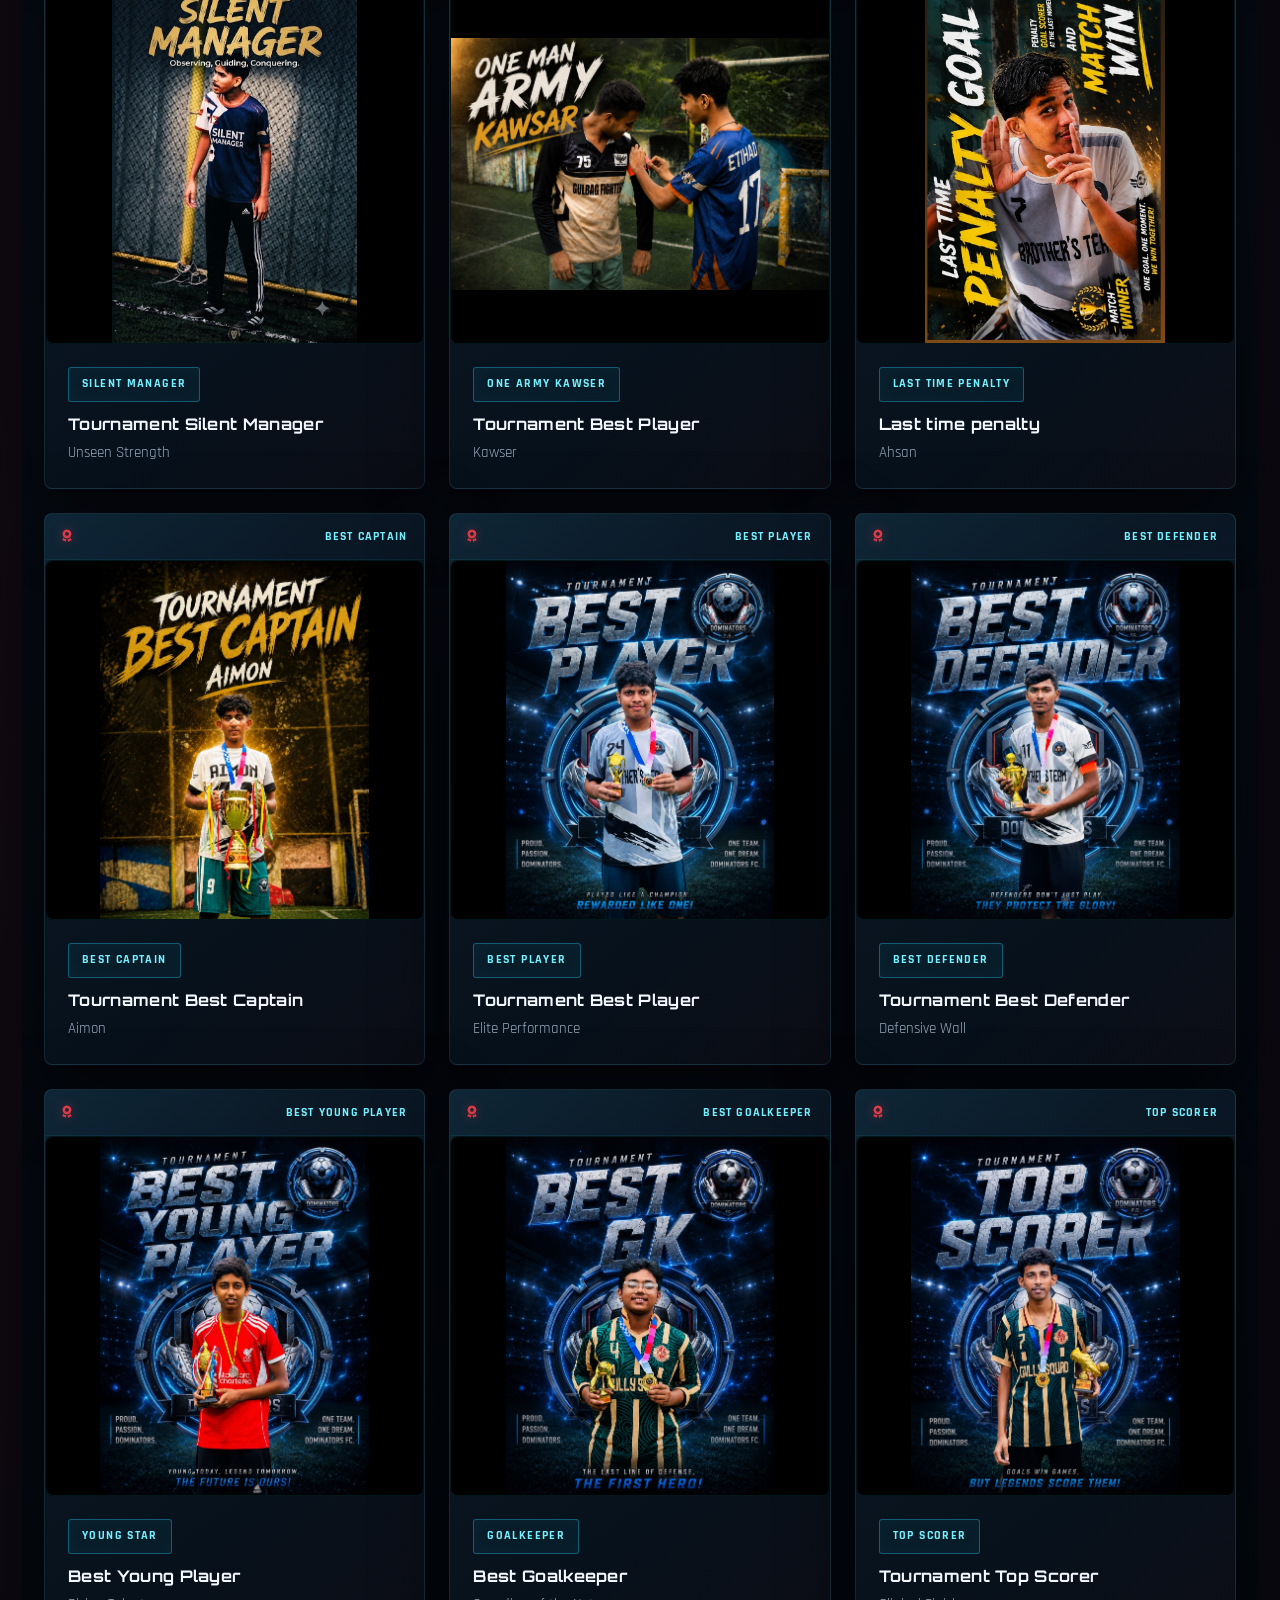
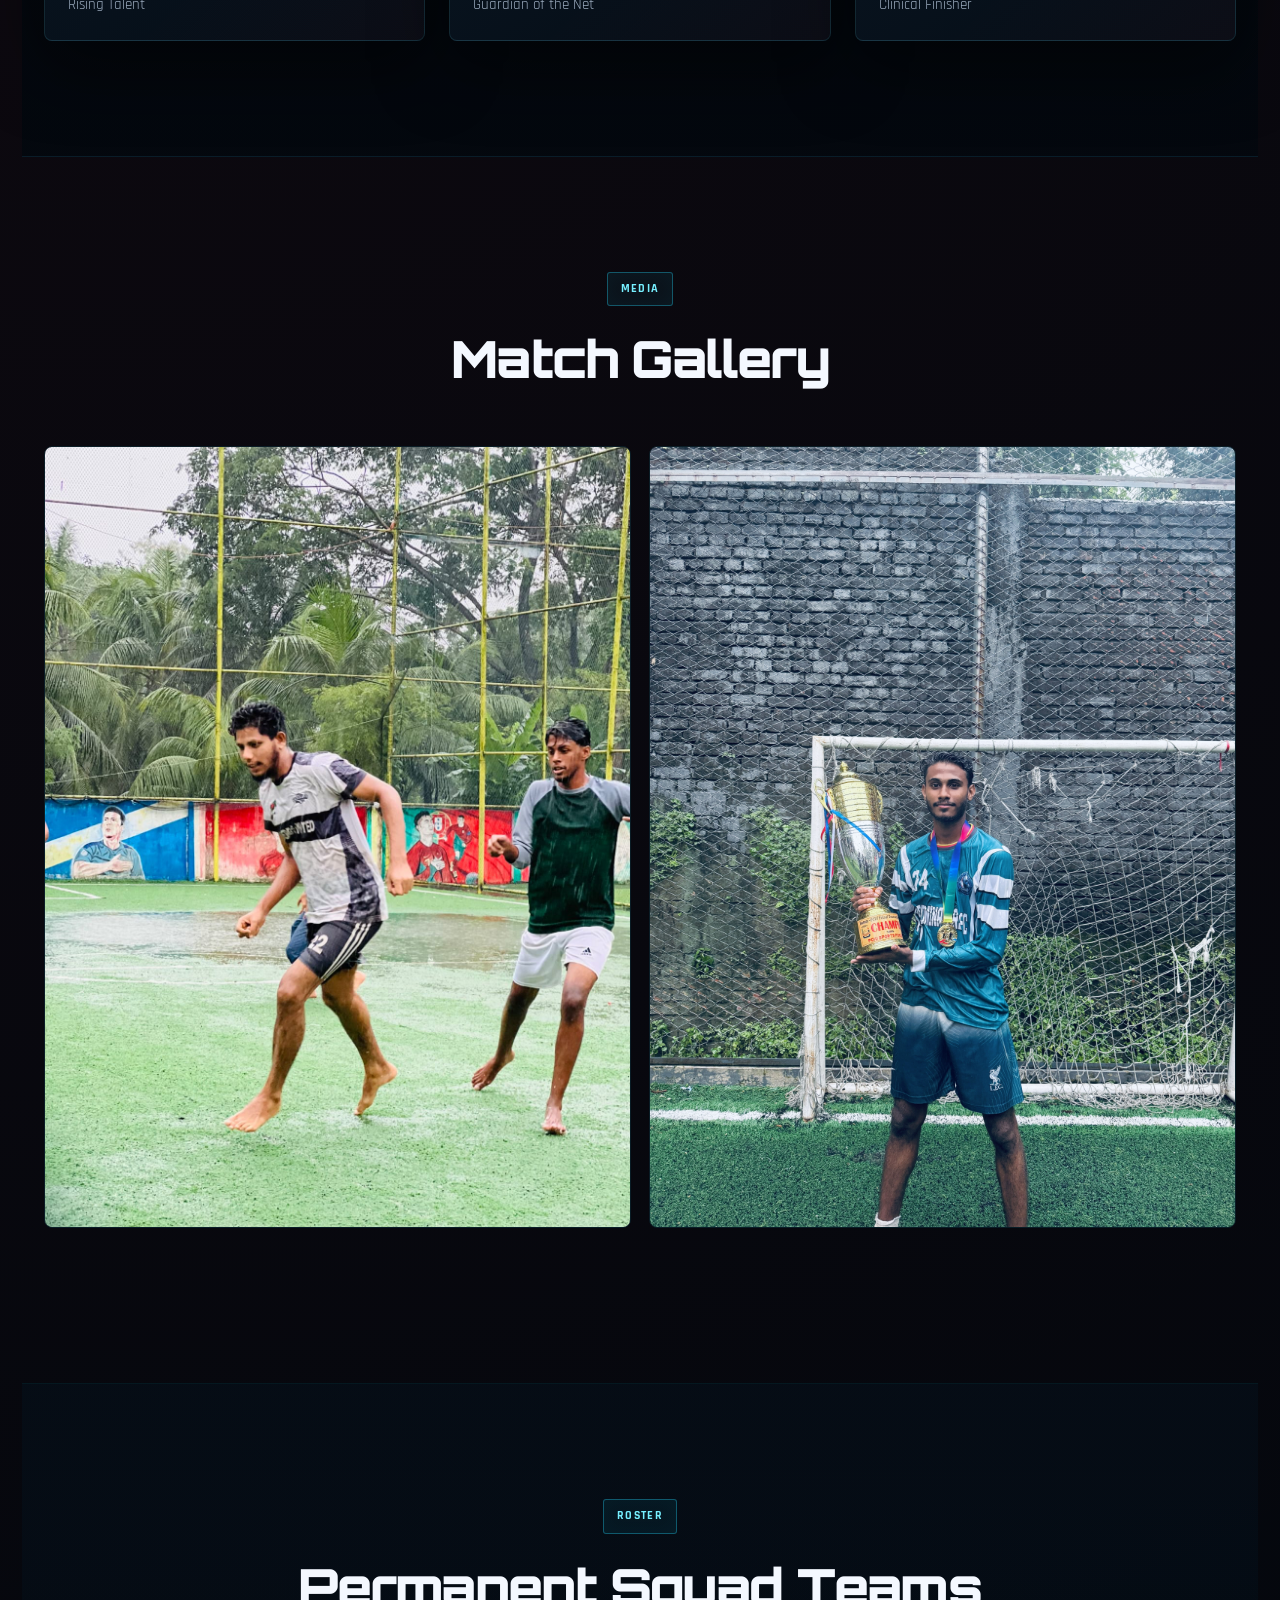
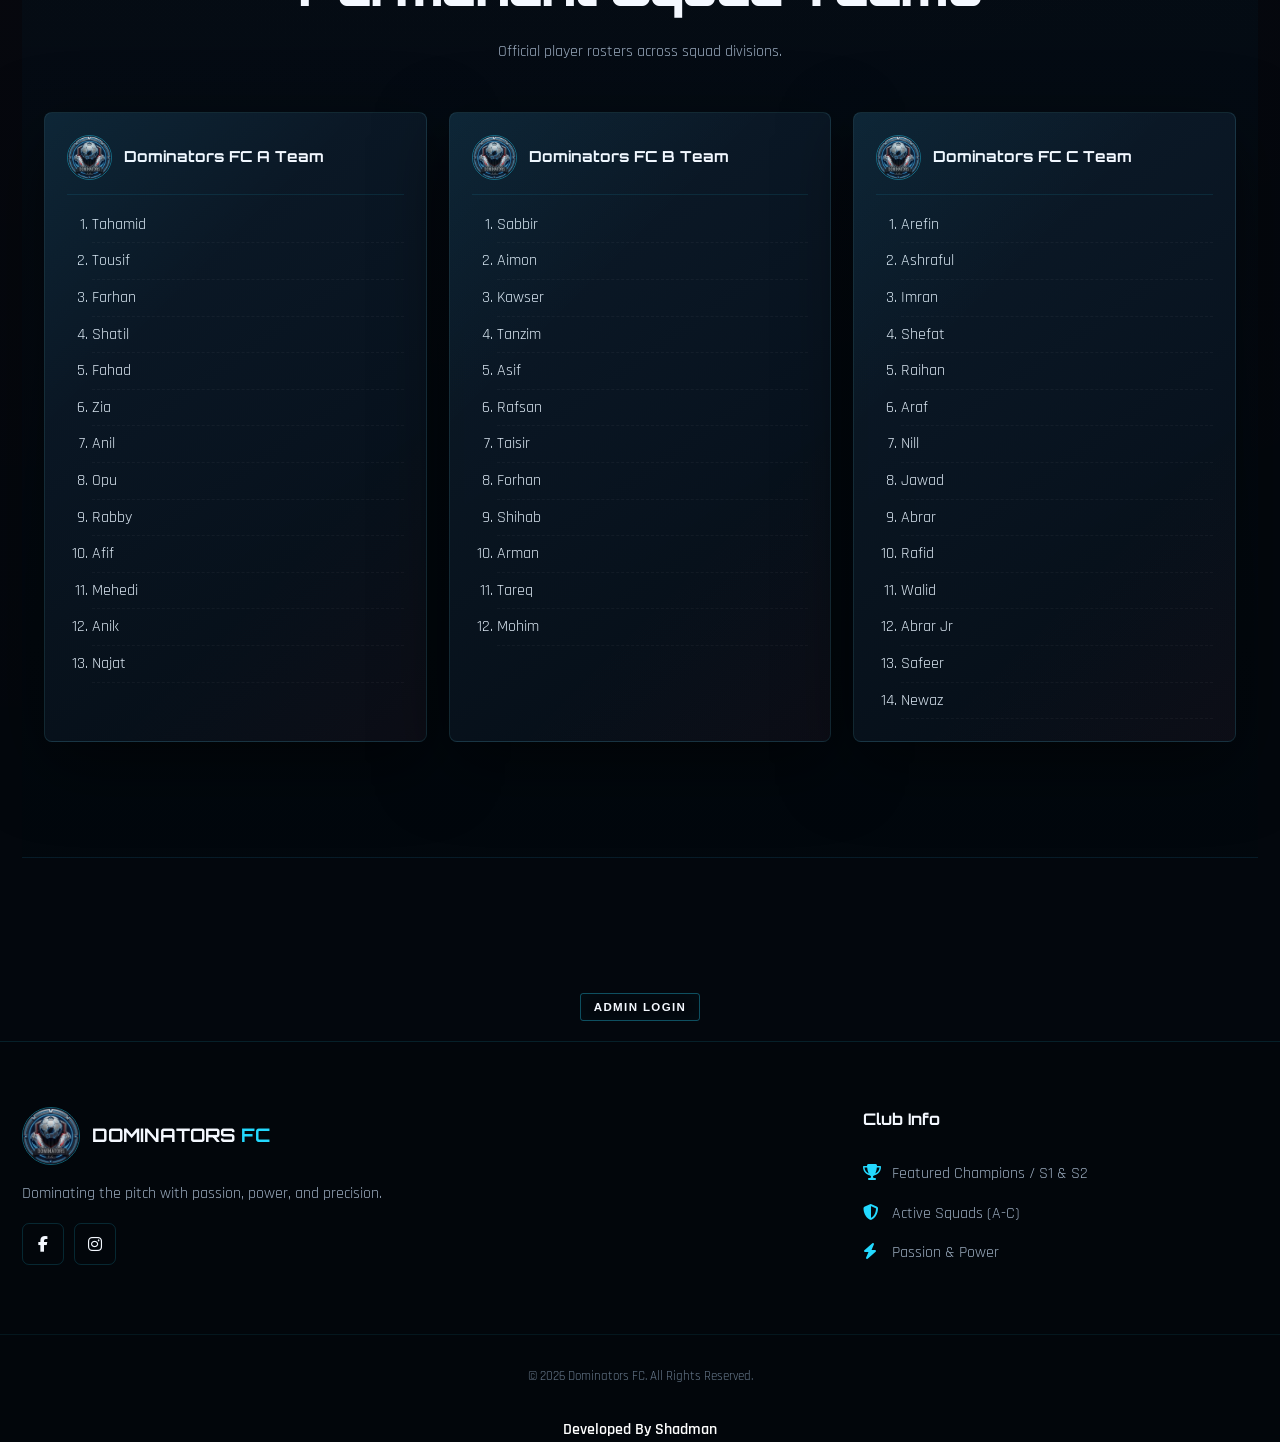
==== commit 412e31af: "Add files via upload" ====
--- a/index.html
+++ b/index.html
@@ -1,217 +1,944 @@
-<!DOCTYPE html>
-<html lang="en">
-<head>
-  <meta charset="UTF-8">
-  <meta name="viewport" content="width=device-width, initial-scale=1.0">
-  <title>Dominators FC | Official Website</title>
-  <link rel="stylesheet" href="style.css">
-  <!-- Google Fonts -->
-  <link href="https://fonts.googleapis.com/css2?family=Montserrat:wght@400;700;900&display=swap" rel="stylesheet">
-  <!-- Font Awesome Icons -->
-  <link rel="stylesheet" href="https://cdnjs.cloudflare.com/ajax/libs/font-awesome/6.5.1/css/all.min.css">
-</head>
-<body>
-
-  <!-- Navigation Bar -->
-  <header class="navbar">
-    <div class="nav-container">
-      <a href="#" class="brand">
-        <img src="images/logo.jpg" alt="Dominators FC Logo" class="nav-logo">
-        <span class="club-name">DOMINATORS FC</span>
-      </a>
-
-      <!-- Mobile Hamburger Button -->
-      <button class="mobile-menu-btn" id="mobile-menu-btn" aria-label="Toggle Navigation">
-        <i class="fa-solid fa-bars"></i>
-      </button>
-
-      <nav id="nav-menu">
-        <ul class="nav-links">
-          <li><a href="#hero">Home</a></li>
-          <li><a href="#about">About</a></li>
-          <li><a href="#tournament">Tournament</a></li>
-          <li><a href="#management">Management</a></li>
-          <li><a href="#gallery">Gallery</a></li>
-        </ul>
-      </nav>
-    </div>
-  </header>
-
-  <!-- Hero Section -->
-  <section id="hero" class="hero">
-    <div class="hero-content">
-      <span class="badge">OFFICIAL CLUB PORTAL</span>
-      <h1>WE ARE THE <span class="highlight">DOMINATORS</span></h1>
-      <p>Dominating the pitch with passion, power, and precision.</p>
-      <div class="hero-btns">
-        <a href="#tournament" class="btn">Season 2 Info</a>
-        <a href="#management" class="btn btn-outline">Management</a>
-      </div>
-    </div>
-  </section>
-
-  <!-- About Section -->
-  <section id="about" class="section">
-    <div class="container">
-      <span class="section-tag">WHO WE ARE</span>
-      <h2>About the Club</h2>
-      <p class="section-desc">
-        Dominators FC was founded on the principles of grit, teamwork, and relentless pursuit of victory. 
-        Whether on matchday or in training, we play to leave our mark on the field and set standards in local football.
-      </p>
-    </div>
-  </section>
-
-  <!-- Tournament Section -->
-  <section id="tournament" class="section dark-bg">
-    <div class="container">
-      <span class="section-tag">UPCOMING EVENT</span>
-      <h2>Tournament Season 2</h2>
-      <p class="section-desc">
-        Get ready! Dominators FC Tournament Season 2 is coming soon. Stay tuned for dates, fixtures, and team lineups.
-      </p>
-      
-      <div class="tournament-poster-card">
-        <img src="images/uptournament.jpg" alt="Dominators FC Tournament Season 2 Coming Soon" class="tournament-img">
-      </div>
-    </div>
-  </section>
-
-  <!-- Management Section -->
-  <section id="management" class="section">
-    <div class="container">
-      <span class="section-tag">LEADERSHIP</span>
-      <h2>Club Management</h2>
-      
-      <div class="card-grid">
-        <!-- Manager 1 -->
-        <div class="card">
-          <div class="img-container">
-            <img src="images/Team_A_Manager_MohammaedZiaUddin.jpg" alt="Mohammaed Zia Uddin" class="manager-photo">
-          </div>
-          <div class="card-info">
-            <span class="role-badge">Team A</span>
-            <h3>Mohammaed Zia Uddin</h3>
-            <p class="title">Manager</p>
-          </div>
-        </div>
-
-        <!-- Manager 2 -->
-        <div class="card">
-          <div class="img-container">
-            <img src="images/Team_B_Manager_FarhanSadik.jpg" alt="Farhan Sadik" class="manager-photo">
-          </div>
-          <div class="card-info">
-            <span class="role-badge">Team B</span>
-            <h3>Farhan Sadik</h3>
-            <p class="title">Manager</p>
-          </div>
-        </div>
-
-        <!-- Manager 3 -->
-        <div class="card">
-          <div class="img-container">
-            <img src="images/Team_C_Manager_MohammadZiaurRahman.jpg" alt="Mohammad Ziaur Rahman" class="manager-photo">
-          </div>
-          <div class="card-info">
-            <span class="role-badge">Team C</span>
-            <h3>Mohammad Ziaur Rahman</h3>
-            <p class="title">Manager</p>
-          </div>
-        </div>
-
-        <!-- Manager 4 -->
-        <div class="card">
-          <div class="img-container">
-            <img src="images/Team_D_Manager_MohammadEtihad.jpg" alt="Mohammad Etihad" class="manager-photo">
-          </div>
-          <div class="card-info">
-            <span class="role-badge">Team D</span>
-            <h3>Mohammad Etihad</h3>
-            <p class="title">Manager</p>
-          </div>
-        </div>
-      </div>
-    </div>
-  </section>
-
-  <!-- Gallery Section -->
-  <section id="gallery" class="section dark-bg">
-    <div class="container">
-      <span class="section-tag">MEDIA</span>
-      <h2>Match Gallery</h2>
-      
-      <div class="gallery-grid">
-        <div class="gallery-item">
-          <img src="images/gallery1.jpg" alt="Dominators FC Gallery 1">
-        </div>
-        <div class="gallery-item">
-          <img src="images/gallery2.jpg" alt="Dominators FC Gallery 2">
-        </div>
-        <div class="gallery-item">
-          <img src="images/gallery3.jpg" alt="Dominators FC Gallery 3">
-        </div>
-        <div class="gallery-item">
-          <img src="images/gallery4.jpg" alt="Dominators FC Gallery 4">
-        </div>
-      </div>
-    </div>
-  </section>
-
-  <!-- Upgraded Footer -->
-  <footer class="footer">
-    <div class="footer-container">
-      
-      <!-- Brand Column -->
-      <div class="footer-col brand-col">
-        <div class="footer-brand">
-          <img src="images/logo.jpg" alt="Dominators FC Logo" class="footer-logo">
-          <h3>DOMINATORS FC</h3>
-        </div>
-        <p class="footer-tagline">Dominating the pitch with passion, power, and precision.</p>
-        <div class="social-links">
-          <a href="https://www.facebook.com/share/1MN6wNtYWH/" target="_blank" aria-label="Facebook" class="social-icon">
-            <i class="fa-brands fa-facebook-f"></i>
-          </a>
-          <a href="https://www.instagram.com/dominators_.f.c?igsh=bHgzbms3anFpOHY2" target="_blank" aria-label="Instagram" class="social-icon">
-            <i class="fa-brands fa-instagram"></i>
-          </a>
-        </div>
-      </div>
-
-      <!-- Quick Links Column -->
-      <div class="footer-col links-col">
-        <h4>Navigation</h4>
-        <ul>
-          <li><a href="#hero"><i class="fa-solid fa-chevron-right"></i> Home</a></li>
-          <li><a href="#about"><i class="fa-solid fa-chevron-right"></i> About Us</a></li>
-          <li><a href="#tournament"><i class="fa-solid fa-chevron-right"></i> Tournament</a></li>
-          <li><a href="#management"><i class="fa-solid fa-chevron-right"></i> Management</a></li>
-          <li><a href="#gallery"><i class="fa-solid fa-chevron-right"></i> Gallery</a></li>
-        </ul>
-      </div>
-
-      <!-- Quick Info / Status Column -->
-      <div class="footer-col info-col">
-        <h4>Club Info</h4>
-        <ul class="info-list">
-          <li><i class="fa-solid fa-trophy"></i> <span>Season 2 Coming Soon</span></li>
-          <li><i class="fa-solid fa-shield-halved"></i> <span>4 Active Squads (A-D)</span></li>
-          <li><i class="fa-solid fa-bolt"></i> <span>Passion & Power</span></li>
-        </ul>
-      </div>
-
-    </div>
-
-    <!-- Bottom Bar -->
-    <div class="footer-bottom">
-      <p>&copy; 2026 Dominators FC. All Rights Reserved.</p>
-      <a href="#hero" class="back-to-top" aria-label="Back to Top">
-        <i class="fa-solid fa-arrow-up"></i>
-      </a>
-    </div>
-  </footer>
-
-  <script src="script.js"></script>
-</body>
-</html>
+<!DOCTYPE html>
+<html lang="en">
+<head>
+  <meta charset="UTF-8">
+  <meta name="viewport" content="width=device-width, initial-scale=1.0">
+  <title>Dominators FC | Official Website</title>
+
+  <meta name="description" content="Official website of Dominators FC. Discover our squad leadership, management team, players, Featured Champions, and match gallery.">
+  <meta name="keywords" content="Dominators FC, Dominators Football Club, Dominators FC website, football club, local football tournament, Dominators FC Champions">
+  <meta name="author" content="Dominators FC">
+  <meta name="robots" content="index, follow">
+
+  <link rel="canonical" href="https://dominatorsfc.github.io/Dominators-FC/">
+
+  <meta property="og:type" content="website">
+  <meta property="og:url" content="https://dominatorsfc.github.io/Dominators-FC/">
+  <meta property="og:title" content="Dominators FC | Official Website">
+  <meta property="og:description" content="Official website of Dominators FC. Discover our Featured Champions, management details, players, and match highlights.">
+  <meta property="og:image" content="https://dominatorsfc.github.io/Dominators-FC/images/logo.jpg">
+
+  <meta property="twitter:card" content="summary_large_image">
+  <meta property="twitter:url" content="https://dominatorsfc.github.io/Dominators-FC/">
+  <meta property="twitter:title" content="Dominators FC | Official Website">
+  <meta property="twitter:description" content="Official website of Dominators FC. Discover our Featured Champions, management details, players, and match highlights.">
+  <meta property="twitter:image" content="https://dominatorsfc.github.io/Dominators-FC/images/logo.jpg">
+
+  <link rel="icon" type="image/jpeg" href="images/logo.jpg">
+
+  <link rel="preconnect" href="https://fonts.googleapis.com">
+  <link rel="preconnect" href="https://fonts.gstatic.com" crossorigin>
+  <link href="https://fonts.googleapis.com/css2?family=Montserrat:wght@400;600;700;800;900&display=swap" rel="stylesheet">
+  
+  <link rel="stylesheet" href="https://cdnjs.cloudflare.com/ajax/libs/font-awesome/6.5.1/css/all.min.css" integrity="sha512-DTOQO9RWCH3ppGqcWaEA1BIZOC6xxalwEsw9c2QQeAIftl+Vegovlnee1c9QX4TctnWMn13TZye+giMm8e2LwA==" crossorigin="anonymous" referrerpolicy="no-referrer">
+  
+  <link rel="stylesheet" href="style.css">
+
+  <script type="application/ld+json">
+  {
+    "@context": "https://schema.org",
+    "@type": "SportsTeam",
+    "name": "Dominators FC",
+    "alternateName": "Dominators Football Club",
+    "url": "https://dominatorsfc.github.io/Dominators-FC/",
+    "logo": "https://dominatorsfc.github.io/Dominators-FC/images/logo.jpg",
+    "sport": "Football",
+    "description": "Dominators FC - Dominating the pitch with passion, power, and precision.",
+    "sameAs": [
+      "https://www.facebook.com/share/1MN6wNtYWH/",
+      "https://www.instagram.com/dominators_.f.c"
+    ]
+  }
+  </script>
+</head>
+<body>
+
+  <header class="navbar" id="navbar">
+    <div class="nav-container">
+      <a href="#" class="brand" aria-label="Dominators FC Home">
+        <img src="images/logo.jpg" alt="Dominators FC Logo" class="nav-logo">
+        <span class="club-name">DOMINATORS <span class="highlight">FC</span></span>
+      </a>
+
+      <button class="mobile-menu-btn" id="mobile-menu-btn" aria-label="Toggle Navigation Menu">
+        <i class="fa-solid fa-bars"></i>
+      </button>
+
+      <nav id="nav-menu" aria-label="Main Navigation">
+        <ul class="nav-links">
+          <li><a href="#hero" class="nav-item active">Home</a></li>
+          <li><a href="#about" class="nav-item">About</a></li>
+          <li><a href="#founders" class="nav-item">Founders</a></li>
+          <li><a href="#legendary-players" class="nav-item">Legends</a></li>
+          <li><a href="#champions" class="nav-item">Champions</a></li>
+          <li><a href="#tournament-awards" class="nav-item">Awards</a></li>
+          <li><a href="#management" class="nav-item">Management</a></li>
+          <li><a href="#players" class="nav-item">Players</a></li>
+          <li><a href="#volunteers" class="nav-item">Volunteers</a></li>
+          <li><a href="#kits" class="nav-item">Kits</a></li>
+          <li><a href="#permanent-teams" class="nav-item">Squad Lists</a></li>
+          <li><a href="#gallery" class="nav-item">Gallery</a></li>
+        </ul>
+      </nav>
+    </div>
+  </header>
+
+  <main>
+    <section id="hero" class="hero">
+      <div class="hero-bg-glow"></div>
+      <div class="hero-bg-logo"></div>
+      <div class="hero-overlay"></div>
+      <div class="hero-content">
+        <div class="hero-logo-wrapper">
+          <img src="images/logo.jpg" alt="Dominators FC Logo" class="hero-logo glowing">
+          <div class="logo-ring-pulse"></div>
+        </div>
+        <span class="hero-badge"><i class="fa-solid fa-bolt"></i> Official Football Club</span>
+        <h1>DOMINATORS <span class="highlight-text">FC</span></h1>
+        <p>Dominating the pitch with passion, power, and precision.</p>
+      </div>
+      <div class="hero-scroll-indicator">
+        <span>Scroll Down</span>
+        <i class="fa-solid fa-chevron-down"></i>
+      </div>
+    </section>
+
+    <section id="about" class="section">
+      <div class="container text-center">
+        <span class="section-tag">WHO WE ARE</span>
+        <h2>About the Club</h2>
+        <p class="section-desc">
+          Dominators FC was founded on the principles of grit, teamwork, and relentless pursuit of victory. 
+          Whether on matchday or in training, we play to leave our mark on the field and set standards in local football.
+        </p>
+      </div>
+    </section>
+
+    <section id="founders" class="section dark-bg">
+      <div class="container">
+        <div class="section-header">
+          <span class="section-tag">VISIONARIES</span>
+          <h2>Club Founders</h2>
+          <p class="section-desc">The driving force behind the vision, culture, and establishment of Dominators FC.</p>
+        </div>
+        
+        <div class="card-grid col-3">
+          <div class="card">
+            <div class="img-container">
+              <img src="images/founder1_MohammadTahamidChowdhury.jpg" alt="Mohammad Tahamid Chowdhury - Founder" class="manager-photo" loading="lazy">
+            </div>
+            <div class="card-info">
+              <span class="role-badge">Founder</span>
+              <h3>Mohammad Tahamid Chowdhury</h3>
+              <p class="title">Founder</p>
+            </div>
+          </div>
+
+          <div class="card">
+            <div class="img-container">
+              <img src="images/founder2_TousifMostafaSaif.jpg" alt="Tousif Mostafa Saif - Founder" class="manager-photo" loading="lazy">
+            </div>
+            <div class="card-info">
+              <span class="role-badge">Founder</span>
+              <h3>Tousif Mostafa Saif</h3>
+              <p class="title">Founder</p>
+            </div>
+          </div>
+
+          <div class="card">
+            <div class="img-container">
+              <img src="images/founder3_MdFarhanSadikAlam.jpg" alt="Md Farhan Sadik Alam - Founder" class="manager-photo" loading="lazy">
+            </div>
+            <div class="card-info">
+              <span class="role-badge">Founder</span>
+              <h3>Md Farhan Sadik Alam</h3>
+              <p class="title">Founder</p>
+            </div>
+          </div>
+        </div>
+      </div>
+    </section>
+
+    <section id="legendary-players" class="section dark-bg">
+      <div class="container">
+        <div class="section-header">
+          <span class="section-tag">HALL OF FAME</span>
+          <h2>Legendary Players</h2>
+          <p class="section-desc">Honoring the icons who have left an indelible legacy at Dominators FC.</p>
+        </div>
+        
+        <div class="single-card-wrapper" style="max-width: 900px;">
+          <div class="card feature-card">
+            <div class="img-container gallery-item" style="height: 550px; background-color: var(--bg-card); cursor: pointer; position: relative;">
+              <img src="images/legendaryPlayers.jpg" alt="Dominators FC Legendary Players" class="manager-photo" style="object-fit: contain; width: 100%; height: 100%;" loading="lazy">
+              <div class="gallery-overlay"><i class="fa-solid fa-expand"></i></div>
+            </div>
+            <div class="card-info">
+              <span class="role-badge">Legendary Squad</span>
+              <h3>Club Legends</h3>
+              <p class="title">Dominators FC Icons</p>
+            </div>
+          </div>
+        </div>
+      </div>
+    </section>
+   
+    <section id="management" class="section dark-bg">
+      <div class="container">
+        <div class="section-header">
+          <span class="section-tag">LEADERSHIP</span>
+          <h2>Club Management</h2>
+        </div>
+        
+        <div class="card-grid col-4">
+          <div class="card">
+            <div class="img-container">
+              <img src="images/Team_A_Manager_MohammaedZiaUddin.jpg" alt="Mohammaed Zia Uddin - Team A Manager" class="manager-photo" loading="lazy">
+            </div>
+            <div class="card-info">
+              <span class="role-badge">Team A</span>
+              <h3>Mohammad Zia Uddin</h3>
+              <p class="title">Manager</p>
+            </div>
+          </div>
+
+          <div class="card">
+            <div class="img-container">
+              <img src="images/Team_B_Manager_FarhanSadik.jpg" alt="Farhan Sadik - Team B Manager" class="manager-photo" loading="lazy">
+            </div>
+            <div class="card-info">
+              <span class="role-badge">Team B</span>
+              <h3>Md Farhan Sadik Alam</h3>
+              <p class="title">Manager</p>
+            </div>
+          </div>
+
+          <div class="card">
+            <div class="img-container">
+              <img src="images/Team_C_Manager_MohammadZiaurRahman.jpg" alt="Mohammad Ziaur Rahman - Team C Manager" class="manager-photo" loading="lazy">
+            </div>
+            <div class="card-info">
+              <span class="role-badge">Team C</span>
+              <h3>Mohammad Ziaur Rahman</h3>
+              <p class="title">Manager</p>
+            </div>
+          </div>
+
+          <div class="card">
+            <div class="img-container">
+              <img src="images/Team_D_Manager_MohammadEtihad.jpg" alt="Mohammad Etihad - Team D Manager" class="manager-photo" loading="lazy">
+            </div>
+            <div class="card-info">
+              <span class="role-badge">Team D</span>
+              <h3>Mohammad Etihad</h3>
+              <p class="title">Manager</p>
+            </div>
+          </div>
+        </div>
+      </div>
+    </section>
+
+    <section id="players" class="section">
+      <div class="container">
+        <div class="section-header">
+          <span class="section-tag">THE SQUAD</span>
+          <h2>Featured Players</h2>
+          <p class="section-desc">Meet the stars powering Dominators FC on the pitch.</p>
+        </div>
+
+        <div class="card-grid player-grid">
+          <div class="card player-card">
+            <div class="img-container">
+              <img src="images/forhan.jpg" alt="Forhan - Dominators FC Player" class="manager-photo" loading="lazy">
+            </div>
+            <div class="card-info">
+              <span class="role-badge player-badge">Player</span>
+              <h3>Forhan</h3>
+              <p class="title">Dominators FC</p>
+            </div>
+          </div>
+
+          <div class="card player-card">
+            <div class="img-container">
+              <img src="images/rafsan.jpg" alt="Rafsan - Dominators FC Player" class="manager-photo" loading="lazy">
+            </div>
+            <div class="card-info">
+              <span class="role-badge player-badge">Player</span>
+              <h3>Rafsan</h3>
+              <p class="title">Dominators FC</p>
+            </div>
+          </div>
+
+          <div class="card player-card">
+            <div class="img-container">
+              <img src="images/shihab.jpg" alt="Shihab - Dominators FC Player" class="manager-photo" loading="lazy">
+            </div>
+            <div class="card-info">
+              <span class="role-badge player-badge">Player</span>
+              <h3>Shihab</h3>
+              <p class="title">Dominators FC</p>
+            </div>
+          </div>
+
+          <div class="card player-card">
+            <div class="img-container">
+              <img src="images/aimon.jpg" alt="Aimon - Dominators FC Player" class="manager-photo" loading="lazy">
+            </div>
+            <div class="card-info">
+              <span class="role-badge player-badge">Player</span>
+              <h3>Aimon</h3>
+              <p class="title">Dominators FC</p>
+            </div>
+          </div>
+
+          <div class="card player-card">
+            <div class="img-container">
+              <img src="images/nill.jpg" alt="Nill - Dominators FC Player" class="manager-photo" loading="lazy">
+            </div>
+            <div class="card-info">
+              <span class="role-badge player-badge">Player</span>
+              <h3>Nill</h3>
+              <p class="title">Dominators FC</p>
+            </div>
+          </div>
+
+          <div class="card player-card">
+            <div class="img-container">
+              <img src="images/ashraful.jpg" alt="Ashraful - Dominators FC Player" class="manager-photo" loading="lazy">
+            </div>
+            <div class="card-info">
+              <span class="role-badge player-badge">Player</span>
+              <h3>Ashraful</h3>
+              <p class="title">Dominators FC</p>
+            </div>
+          </div>
+
+          <div class="card player-card">
+            <div class="img-container">
+              <img src="images/jawad.jpg" alt="Jawad - Dominators FC Player" class="manager-photo" loading="lazy">
+            </div>
+            <div class="card-info">
+              <span class="role-badge player-badge">Player</span>
+              <h3>Jawad</h3>
+              <p class="title">Dominators FC</p>
+            </div>
+          </div>
+
+          <div class="card player-card">
+            <div class="img-container">
+              <img src="images/araf.jpg" alt="Araf - Dominators FC Player" class="manager-photo" loading="lazy">
+            </div>
+            <div class="card-info">
+              <span class="role-badge player-badge">Player</span>
+              <h3>Araf</h3>
+              <p class="title">Dominators FC</p>
+            </div>
+          </div>
+
+          <div class="card player-card">
+            <div class="img-container">
+              <img src="images/rafid.jpg" alt="Rafid - Dominators FC Player" class="manager-photo" loading="lazy">
+            </div>
+            <div class="card-info">
+              <span class="role-badge player-badge">Player</span>
+              <h3>Rafid</h3>
+              <p class="title">Dominators FC</p>
+            </div>
+          </div>
+
+          <div class="card player-card">
+            <div class="img-container">
+              <img src="images/raihan.jpg" alt="Raihan - Dominators FC Player" class="manager-photo" loading="lazy">
+            </div>
+            <div class="card-info">
+              <span class="role-badge player-badge">Player</span>
+              <h3>Raihan</h3>
+              <p class="title">Dominators FC</p>
+            </div>
+          </div>
+
+          <div class="card player-card">
+            <div class="img-container">
+              <img src="images/imran.jpg" alt="Imran - Dominators FC Player" class="manager-photo" loading="lazy">
+            </div>
+            <div class="card-info">
+              <span class="role-badge player-badge">Player</span>
+              <h3>Imran</h3>
+              <p class="title">Dominators FC</p>
+            </div>
+          </div>
+
+          <div class="card player-card">
+            <div class="img-container">
+              <img src="images/sabbir.jpg" alt="Sabbir - Dominators FC Player" class="manager-photo" loading="lazy">
+            </div>
+            <div class="card-info">
+              <span class="role-badge player-badge">Player</span>
+              <h3>Sabbir</h3>
+              <p class="title">Dominators FC</p>
+            </div>
+          </div>
+
+          <div class="card player-card">
+            <div class="img-container">
+              <img src="images/arman.jpg" alt="Arman - Dominators FC Player" class="manager-photo" loading="lazy">
+            </div>
+            <div class="card-info">
+              <span class="role-badge player-badge">Player</span>
+              <h3>Arman</h3>
+              <p class="title">Dominators FC</p>
+            </div>
+          </div>
+
+          <div class="card player-card">
+            <div class="img-container">
+              <img src="images/kawsar.jpg" alt="Kawsar - Dominators FC Player" class="manager-photo" loading="lazy">
+            </div>
+            <div class="card-info">
+              <span class="role-badge player-badge">Player</span>
+              <h3>Kawsar</h3>
+              <p class="title">Dominators FC</p>
+            </div>
+          </div>
+
+          <div class="card player-card">
+            <div class="img-container">
+              <img src="images/arefin.jpg" alt="Arefin - Dominators FC Player" class="manager-photo" loading="lazy">
+            </div>
+            <div class="card-info">
+              <span class="role-badge player-badge">Player</span>
+              <h3>Arefin</h3>
+              <p class="title">Dominators FC</p>
+            </div>
+          </div>
+
+          <div class="card player-card">
+            <div class="img-container">
+              <img src="images/taisir.jpg" alt="Taisir - Dominators FC Player" class="manager-photo" loading="lazy">
+            </div>
+            <div class="card-info">
+              <span class="role-badge player-badge">Player</span>
+              <h3>Taisir</h3>
+              <p class="title">Dominators FC</p>
+            </div>
+          </div>
+
+          <div class="card player-card">
+            <div class="img-container">
+              <img src="images/tanzim.jpg" alt="Tanzim - Dominators FC Player" class="manager-photo" loading="lazy">
+            </div>
+            <div class="card-info">
+              <span class="role-badge player-badge">Player</span>
+              <h3>Tanzim</h3>
+              <p class="title">Dominators FC</p>
+            </div>
+          </div>
+
+          <div class="card player-card">
+            <div class="img-container">
+              <img src="images/asif.jpg" alt="Asif - Dominators FC Player" class="manager-photo" loading="lazy">
+            </div>
+            <div class="card-info">
+              <span class="role-badge player-badge">Player</span>
+              <h3>Asif</h3>
+              <p class="title">Dominators FC</p>
+            </div>
+          </div>
+
+          <div class="card player-card">
+            <div class="img-container">
+              <img src="images/arafjr.jpg" alt="Araf Jr. - Dominators FC Player" class="manager-photo" loading="lazy">
+            </div>
+            <div class="card-info">
+              <span class="role-badge player-badge">Player</span>
+              <h3>Araf Jr.</h3>
+              <p class="title">Dominators FC</p>
+            </div>
+          </div>
+
+          <div class="card player-card">
+            <div class="img-container">
+              <img src="images/shefat.jpg" alt="Shefat - Dominators FC Player" class="manager-photo" loading="lazy">
+            </div>
+            <div class="card-info">
+              <span class="role-badge">RB</span>
+              <h3>Shefat</h3>
+              <p class="title">Dominators FC</p>
+            </div>
+          </div>
+        </div>
+      </div>
+    </section>
+
+    <section id="focus-function" class="section">
+      <div class="container">
+        <div class="section-header">
+          <span class="section-tag">Design & Development</span>
+          <h2>Focus & Function</h2>
+          <p class="section-desc">Crafting Websites & Capturing Moments.</p>
+        </div>
+        
+       
+
+    <section id="volunteers" class="section dark-bg">
+      <div class="container">
+        <div class="section-header">
+          <span class="section-tag">BACKSTAGE SUPPORT</span>
+          <h2>Volunteers</h2>
+          <p class="section-desc">The dedicated individuals powering club operations behind the scenes.</p>
+        </div>
+        
+        <div class="single-card-wrapper">
+          <div class="card feature-card">
+            <div class="img-container fit-contain">
+              <img src="images/volunteers.jpg" alt="Dominators FC Volunteers Team" class="manager-photo" loading="lazy">
+            </div>
+            <div class="card-info">
+              <span class="role-badge">Support Crew</span>
+              <h3>Club Volunteers</h3>
+              <p class="title">Dominators FC Operations</p>
+            </div>
+          </div>
+        </div>
+      </div>
+    </section>
+
+    <section id="kits" class="section">
+      <div class="container">
+        <div class="section-header">
+          <span class="section-tag">GEAR</span>
+          <h2>Official Kits</h2>
+          <p class="section-desc">Official team jersey designs for the matches.</p>
+        </div>
+        
+        <div class="single-card-wrapper">
+          <div class="card feature-card">
+            <div class="img-container fit-contain">
+              <img src="images/kits.jpg" alt="Dominators FC Official Kits" class="manager-photo" loading="lazy">
+            </div>
+            <div class="card-info">
+              <span class="role-badge">Official Kit</span>
+              <h3>Team Jersey</h3>
+              <p class="title">Dominators FC Apparel</p>
+            </div>
+          </div>
+        </div>
+      </div>
+    </section>
+
+    <section id="champions" class="section">
+      <div class="container">
+        <div class="section-header">
+          <span class="section-tag">HALL OF GLORY</span>
+          <h2>Featured Champions</h2>
+          <p class="section-desc">
+            Celebrating the elite teams that conquered the pitch and lifted the trophy in our tournament seasons.
+          </p>
+        </div>
+        
+        <div class="card-grid col-2">
+          <div class="card champion-card">
+            <div class="champion-badge-top">
+              <i class="fa-solid fa-trophy"></i>
+              <span>Season 1 Champion</span>
+            </div>
+            <div class="img-container champion-img-container">
+              <img src="images/ses1Champions.jpg" alt="Tournament Season 1 Champions" class="manager-photo" loading="lazy">
+            </div>
+            <div class="card-info">
+              <span class="role-badge">Season 1 Winner</span>
+              <h3>Tournament Season 1 Champions</h3>
+              <p class="title">Dominating the inaugural campaign</p>
+            </div>
+          </div>
+
+          <div class="card champion-card">
+            <div class="champion-badge-top">
+              <i class="fa-solid fa-trophy"></i>
+              <span>Season 2 Champion</span>
+            </div>
+            <div class="img-container champion-img-container">
+              <img src="images/ses2Champions.jpg" alt="Tournament Season 2 Champions" class="manager-photo" loading="lazy">
+            </div>
+            <div class="card-info">
+              <span class="role-badge">Season 2 Winner</span>
+              <h3>Tournament Season 2 Champions</h3>
+              <p class="title">Crown jewel of the latest tournament</p>
+            </div>
+          </div>
+        </div>
+      </div>
+    </section>
+
+    <section id="tournament-awards" class="section dark-bg">
+      <div class="container">
+        <div class="section-header">
+          <span class="section-tag">INDIVIDUAL HONORS</span>
+          <h2>Tournament Awards & Honors</h2>
+          <p class="section-desc">
+            Recognizing the standout individual brilliance and exceptional performances across our tournament seasons.
+          </p>
+        </div>
+
+        <div class="card-grid col-3">
+          <div class="card champion-card">
+            <div class="champion-badge-top">
+              <i class="fa-solid fa-award"></i>
+              <span>Champion Manager</span>
+            </div>
+            <div class="img-container champion-img-container gallery-item" style="overflow: hidden; background: #000;">
+              <img src="images/ChampionManager.jpg" alt="Tournament Champion Manager" loading="lazy" style="width: 100%; height: 100%; object-fit: contain;">
+              <div class="gallery-overlay"><i class="fa-solid fa-expand"></i></div>
+            </div>
+            <div class="card-info">
+              <span class="role-badge">Champion Manager</span>
+              <h3>Tournament Champion Manager</h3>
+              <p class="title">Leading the charge to victory</p>
+            </div>
+          </div>
+
+          <div class="card champion-card">
+            <div class="champion-badge-top">
+              <i class="fa-solid fa-award"></i>
+              <span>Runner Up Manager</span>
+            </div>
+            <div class="img-container champion-img-container gallery-item" style="overflow: hidden; background: #000;">
+              <img src="images/RunnerUpManager.jpg" alt="Tournament Runner Up Manager" loading="lazy" style="width: 100%; height: 100%; object-fit: contain;">
+              <div class="gallery-overlay"><i class="fa-solid fa-expand"></i></div>
+            </div>
+            <div class="card-info">
+              <span class="role-badge">Runner Up Manager</span>
+              <h3>Tournament Runner Up Manager</h3>
+              <p class="title">Closest to Victory</p>
+            </div>
+          </div>
+
+          <div class="card champion-card">
+            <div class="champion-badge-top">
+              <i class="fa-solid fa-award"></i>
+              <span>Passing Football Manager</span>
+            </div>
+            <div class="img-container champion-img-container gallery-item" style="overflow: hidden; background: #000;">
+              <img src="images/PassingFootballManager.jpg" alt="Tournament Passing Football Manager" loading="lazy" style="width: 100%; height: 100%; object-fit: contain;">
+              <div class="gallery-overlay"><i class="fa-solid fa-expand"></i></div>
+            </div>
+            <div class="card-info">
+              <span class="role-badge">Passing Football Manager</span>
+              <h3>Tournament Passing Football Manager</h3>
+              <p class="title">Master of the Pass</p>
+            </div>
+          </div>
+
+          <div class="card champion-card">
+            <div class="champion-badge-top">
+              <i class="fa-solid fa-award"></i>
+              <span>Silent Manager</span>
+            </div>
+            <div class="img-container champion-img-container gallery-item" style="overflow: hidden; background: #000;">
+              <img src="images/SilentManager.jpg" alt="Tournament Silent Manager" loading="lazy" style="width: 100%; height: 100%; object-fit: contain;">
+              <div class="gallery-overlay"><i class="fa-solid fa-expand"></i></div>
+            </div>
+            <div class="card-info">
+              <span class="role-badge">Silent Manager</span>
+              <h3>Tournament Silent Manager</h3>
+              <p class="title">Unseen Strength</p>
+            </div>
+          </div>
+
+
+           <div class="card champion-card">
+            <div class="champion-badge-top">
+              <i class="fa-solid fa-award"></i>
+              <span>One Army Kawser</span>
+            </div>
+            <div class="img-container champion-img-container gallery-item" style="overflow: hidden; background: #000;">
+              <img src="images/pic1.jpg" alt="Tournament Best Player" loading="lazy" style="width: 100%; height: 100%; object-fit: contain;">
+              <div class="gallery-overlay"><i class="fa-solid fa-expand"></i></div>
+            </div>
+            <div class="card-info">
+              <span class="role-badge">One Army Kawser</span>
+              <h3>Tournament Best Player</h3>
+              <p class="title">Kawser</p>
+            </div>
+          </div>
+
+
+           <div class="card champion-card">
+            <div class="champion-badge-top">
+              <i class="fa-solid fa-award"></i>
+              <span>Last time penalty</span>
+            </div>
+            <div class="img-container champion-img-container gallery-item" style="overflow: hidden; background: #000;">
+              <img src="images/pic2.jpg" alt="Tournament Best Player" loading="lazy" style="width: 100%; height: 100%; object-fit: contain;">
+              <div class="gallery-overlay"><i class="fa-solid fa-expand"></i></div>
+            </div>
+            <div class="card-info">
+              <span class="role-badge">Last time penalty</span>
+              <h3>Last time penalty</h3>
+              <p class="title">Ahsan</p>
+            </div>
+          </div>
+
+
+
+
+          <div class="card champion-card">
+            <div class="champion-badge-top">
+              <i class="fa-solid fa-award"></i>
+              <span>Best Captain</span>
+            </div>
+            <div class="img-container champion-img-container gallery-item" style="overflow: hidden; background: #000;">
+              <img src="images/BestCaptain.jpg" alt="Tournament Best Captain - Aimon" loading="lazy" style="width: 100%; height: 100%; object-fit: contain;">
+              <div class="gallery-overlay"><i class="fa-solid fa-expand"></i></div>
+            </div>
+            <div class="card-info">
+              <span class="role-badge">Best Captain</span>
+              <h3>Tournament Best Captain</h3>
+              <p class="title">Aimon</p>
+            </div>
+          </div>
+
+          <div class="card champion-card">
+            <div class="champion-badge-top">
+              <i class="fa-solid fa-award"></i>
+              <span>Best Player</span>
+            </div>
+            <div class="img-container champion-img-container gallery-item" style="overflow: hidden; background: #000;">
+              <img src="images/bestPlayer.jpg" alt="Tournament Best Player" loading="lazy" style="width: 100%; height: 100%; object-fit: contain;">
+              <div class="gallery-overlay"><i class="fa-solid fa-expand"></i></div>
+            </div>
+            <div class="card-info">
+              <span class="role-badge">Best Player</span>
+              <h3>Tournament Best Player</h3>
+              <p class="title">Elite Performance</p>
+            </div>
+          </div>
+
+          <div class="card champion-card">
+            <div class="champion-badge-top">
+              <i class="fa-solid fa-award"></i>
+              <span>Best Defender</span>
+            </div>
+            <div class="img-container champion-img-container gallery-item" style="overflow: hidden; background: #000;">
+              <img src="images/BestDefender.jpg" alt="Tournament Best Defender" loading="lazy" style="width: 100%; height: 100%; object-fit: contain;">
+              <div class="gallery-overlay"><i class="fa-solid fa-expand"></i></div>
+            </div>
+            <div class="card-info">
+              <span class="role-badge">Best Defender</span>
+              <h3>Tournament Best Defender</h3>
+              <p class="title">Defensive Wall</p>
+            </div>
+          </div>
+
+          <div class="card champion-card">
+            <div class="champion-badge-top">
+              <i class="fa-solid fa-award"></i>
+              <span>Best Young Player</span>
+            </div>
+            <div class="img-container champion-img-container gallery-item" style="overflow: hidden; background: #000;">
+              <img src="images/BestYoungPlayer.jpg" alt="Tournament Best Young Player" loading="lazy" style="width: 100%; height: 100%; object-fit: contain;">
+              <div class="gallery-overlay"><i class="fa-solid fa-expand"></i></div>
+            </div>
+            <div class="card-info">
+              <span class="role-badge">Young Star</span>
+              <h3>Best Young Player</h3>
+              <p class="title">Rising Talent</p>
+            </div>
+          </div>
+
+          <div class="card champion-card">
+            <div class="champion-badge-top">
+              <i class="fa-solid fa-award"></i>
+              <span>Best Goalkeeper</span>
+            </div>
+            <div class="img-container champion-img-container gallery-item" style="overflow: hidden; background: #000;">
+              <img src="images/BestGK.jpg" alt="Tournament Best Goalkeeper" loading="lazy" style="width: 100%; height: 100%; object-fit: contain;">
+              <div class="gallery-overlay"><i class="fa-solid fa-expand"></i></div>
+            </div>
+            <div class="card-info">
+              <span class="role-badge">Goalkeeper</span>
+              <h3>Best Goalkeeper</h3>
+              <p class="title">Guardian of the Net</p>
+            </div>
+          </div>
+
+          <div class="card champion-card">
+            <div class="champion-badge-top">
+              <i class="fa-solid fa-award"></i>
+              <span>Top Scorer</span>
+            </div>
+            <div class="img-container champion-img-container gallery-item" style="overflow: hidden; background: #000;">
+              <img src="images/BestScorer.jpg" alt="Tournament Top Scorer" loading="lazy" style="width: 100%; height: 100%; object-fit: contain;">
+              <div class="gallery-overlay"><i class="fa-solid fa-expand"></i></div>
+            </div>
+            <div class="card-info">
+              <span class="role-badge">Top Scorer</span>
+              <h3>Tournament Top Scorer</h3>
+              <p class="title">Clinical Finisher</p>
+            </div>
+          </div>
+
+        </div>
+      </div>
+    </section>
+
+    <section id="gallery" class="section">
+      <div class="container">
+        <div class="section-header">
+          <span class="section-tag">MEDIA</span>
+          <h2>Match Gallery</h2>
+        </div>
+        
+        <div class="gallery-grid" style="margin-bottom: 40px;">
+          <div class="gallery-item">
+            <img src="images/gallery1.jpg" alt="Dominators FC Gallery Section 1 Photo 1" loading="lazy">
+            <div class="gallery-overlay"><i class="fa-solid fa-expand"></i></div>
+          </div>
+          <div class="gallery-item">
+            <img src="images/gallery2.jpg" alt="Dominators FC Gallery Section 1 Photo 2" loading="lazy">
+            <div class="gallery-overlay"><i class="fa-solid fa-expand"></i></div>
+          </div>
+        </div>
+      </div>
+    </section>
+
+    <section id="permanent-teams" class="section dark-bg">
+      <div class="container">
+        <div class="section-header">
+          <span class="section-tag">ROSTER</span>
+          <h2>Permanent Squad Teams</h2>
+          <p class="section-desc">Official player rosters across squad divisions.</p>
+        </div>
+
+        <div class="squad-tables-grid col-3-squads">
+          <div class="squad-box">
+            <div class="squad-header">
+              <img src="images/logo.jpg" alt="Dominators FC Icon" class="squad-logo-icon">
+              <h3>Dominators FC A Team</h3>
+            </div>
+            <ol>
+              <li>Tahamid</li>
+              <li>Tousif</li>
+              <li>Farhan</li>
+              <li>Shatil</li>
+              <li>Fahad</li>
+              <li>Zia</li>
+              <li>Anil</li>
+              <li>Opu</li>
+              <li>Rabby</li>
+              <li>Afif</li>
+              <li>Mehedi</li>
+              <li>Anik</li>
+              <li>Najat</li>
+            </ol>
+          </div>
+
+          <div class="squad-box">
+            <div class="squad-header">
+              <img src="images/logo.jpg" alt="Dominators FC Icon" class="squad-logo-icon">
+              <h3>Dominators FC B Team</h3>
+            </div>
+            <ol>
+              <li>Sabbir</li>
+              <li>Aimon</li>
+              <li>Kawser</li>
+              <li>Tanzim</li>
+              <li>Asif</li>
+              <li>Rafsan</li>
+              <li>Taisir</li>
+              <li>Forhan</li>
+              <li>Shihab</li>
+              <li>Arman</li>
+              <li>Tareq</li>
+              <li>Mohim</li>
+            </ol>
+          </div>
+
+          <div class="squad-box">
+            <div class="squad-header">
+              <img src="images/logo.jpg" alt="Dominators FC Icon" class="squad-logo-icon">
+              <h3>Dominators FC C Team</h3>
+            </div>
+            <ol>
+              <li>Arefin</li>
+              <li>Ashraful</li>
+              <li>Imran</li>
+              <li>Shefat</li>
+              <li>Raihan</li>
+              <li>Araf</li>
+              <li>Nill</li>
+              <li>Jawad</li>
+              <li>Abrar</li>
+              <li>Rafid</li>
+              <li>Walid</li>
+              <li>Abrar Jr</li>
+              <li>Safeer</li>
+              <li>Newaz</li>
+            </ol>
+          </div>
+        </div>
+      </div>
+    </section>
+
+  </main>
+
+  <div style="text-align:center; padding: 20px;">
+    <button id="admin-login-btn" class="role-badge" style="cursor:pointer; background:var(--accent-gold); color:var(--bg-dark);">Admin Login</button>
+  </div>
+
+  <div id="admin-modal" class="lightbox" style="display:none;">
+    <div style="background:var(--bg-card); padding:30px; border-radius:10px; border:1px solid var(--border-color); width:300px; text-align:center;">
+      <h3 style="margin-bottom:15px; color:var(--text-main);">Admin Login</h3>
+      <input type="password" id="admin-pass" placeholder="Enter Password" style="width:100%; padding:10px; margin-bottom:15px; background:var(--bg-dark); border:1px solid var(--border-color); color:white; border-radius:5px;">
+      <button id="submit-login" class="role-badge" style="cursor:pointer; width:100%; padding:10px;">Login</button>
+      <p id="login-error" style="color:red; font-size:0.8rem; margin-top:10px; display:none;">Incorrect Password</p>
+    </div>
+  </div>
+
+  <footer class="footer">
+    <div class="footer-container-simple">
+      <div class="footer-col brand-col">
+        <div class="footer-brand">
+          <img src="images/logo.jpg" alt="Dominators FC Logo" class="footer-logo">
+          <h3>DOMINATORS <span class="highlight">FC</span></h3>
+        </div>
+        <p class="footer-tagline">Dominating the pitch with passion, power, and precision.</p>
+        <div class="social-links">
+          <a href="https://www.facebook.com/share/1MN6wNtYWH/" target="_blank" rel="noopener noreferrer" aria-label="Facebook" class="social-icon">
+            <i class="fa-brands fa-facebook-f"></i>
+          </a>
+          <a href="https://www.instagram.com/dominators_.f.c?igsh=bHgzbms3anFpOHY2" target="_blank" rel="noopener noreferrer" aria-label="Instagram" class="social-icon">
+            <i class="fa-brands fa-instagram"></i>
+          </a>
+        </div>
+      </div>
+
+      <div class="footer-col info-col">
+        <h4>Club Info</h4>
+        <ul class="info-list">
+          <li><i class="fa-solid fa-trophy"></i> <span>Featured Champions / S1 & S2</span></li>
+          <li><i class="fa-solid fa-shield-halved"></i> <span>Active Squads (A-C)</span></li>
+          <li><i class="fa-solid fa-bolt"></i> <span>Passion & Power</span></li>
+        </ul>
+      </div>
+    </div>
+
+    <div class="footer-bottom">
+      <p>&copy; 2026 Dominators FC. All Rights Reserved.</p>
+    </div>
+
+
+
+     <div class="footer-credit">
+        
+        <a href="https://shadman-sharif.web.app" target="_blank" rel="noopener">
+            Developed By Shadman
+        </a>
+    </div>
+
+    
+  </footer>
+
+  <script type="module" src="script.js"></script>
+</body>
+</html>
--- a/style.css
+++ b/style.css
@@ -1,464 +1,90 @@
-/* Core Reset & Mobile Responsiveness First */
-* {
-  margin: 0;
-  padding: 0;
-  box-sizing: border-box;
-  scroll-behavior: smooth;
-  -webkit-tap-highlight-color: transparent;
-}
-
-:root {
-  --primary-gold: #ffb703;
-  --dark-bg: #121217;
-  --card-bg: #1a1a22;
-  --border-color: #2a2a35;
-  --text-gray: #a0a0a0;
-}
-
-body {
-  font-family: 'Montserrat', sans-serif;
-  background-color: #0b0b0e;
-  color: #f4f4f4;
-  line-height: 1.6;
-  overflow-x: hidden;
-}
-
-.container {
-  width: 100%;
-  max-width: 1200px;
-  margin: 0 auto;
-  padding: 0 16px;
-}
-
-.section {
-  padding: 60px 0;
-  text-align: center;
-}
-
-.section-tag {
-  color: var(--primary-gold);
-  font-size: 0.75rem;
-  font-weight: 900;
-  letter-spacing: 2px;
-  text-transform: uppercase;
-  display: block;
-  margin-bottom: 6px;
-}
-
-h2 {
-  font-size: clamp(1.8rem, 5vw, 2.5rem);
-  font-weight: 900;
-  text-transform: uppercase;
-  margin-bottom: 16px;
-  color: #ffffff;
-}
-
-.section-desc {
-  max-width: 700px;
-  margin: 0 auto 30px;
-  color: var(--text-gray);
-  font-size: 0.95rem;
-}
-
-.dark-bg {
-  background-color: var(--dark-bg);
-}
-
-/* Navbar */
-.navbar {
-  position: fixed;
-  top: 0;
-  width: 100%;
-  background-color: rgba(11, 11, 14, 0.95);
-  border-bottom: 2px solid var(--primary-gold);
-  z-index: 1000;
-  backdrop-filter: blur(10px);
-}
-
-.nav-container {
-  display: flex;
-  justify-content: space-between;
-  align-items: center;
-  max-width: 1200px;
-  margin: 0 auto;
-  padding: 12px 16px;
-}
-
-.brand {
-  display: flex;
-  align-items: center;
-  text-decoration: none;
-  gap: 10px;
-}
-
-.nav-logo {
-  height: 36px;
-  width: auto;
-  object-fit: contain;
-}
-
-.club-name {
-  font-size: 1.05rem;
-  font-weight: 900;
-  color: #fff;
-  letter-spacing: 1px;
-}
-
-.nav-links {
-  display: flex;
-  list-style: none;
-  gap: 20px;
-}
-
-.nav-links a {
-  color: #fff;
-  text-decoration: none;
-  font-weight: 700;
-  text-transform: uppercase;
-  font-size: 0.8rem;
-  letter-spacing: 1px;
-  transition: color 0.3s;
-}
-
-.nav-links a:hover {
-  color: var(--primary-gold);
-}
-
-.mobile-menu-btn {
-  display: none;
-  background: none;
-  border: none;
-  color: #fff;
-  font-size: 1.4rem;
-  cursor: pointer;
-  padding: 5px;
-}
-
-/* Hero Section */
-.hero {
-  position: relative;
-  min-height: 100vh;
-  background: linear-gradient(rgba(11, 11, 14, 0.88), rgba(11, 11, 14, 0.95)), url('images/logo.jpg') center/cover no-repeat;
-  display: flex;
-  justify-content: center;
-  align-items: center;
-  text-align: center;
-  padding: 100px 16px 40px;
-}
-
-.hero-content {
-  max-width: 800px;
-  width: 100%;
-}
-
-.hero-content .badge {
-  background-color: rgba(255, 183, 3, 0.15);
-  color: var(--primary-gold);
-  border: 1px solid var(--primary-gold);
-  padding: 6px 14px;
-  border-radius: 20px;
-  font-size: 0.75rem;
-  font-weight: 900;
-  letter-spacing: 1px;
-}
-
-.hero-content h1 {
-  font-size: clamp(2.2rem, 8vw, 3.8rem);
-  font-weight: 900;
-  letter-spacing: 1px;
-  margin-top: 15px;
-  line-height: 1.15;
-}
-
-.hero-content .highlight {
-  color: var(--primary-gold);
-}
-
-.hero-content p {
-  font-size: clamp(0.95rem, 3vw, 1.2rem);
-  color: var(--text-gray);
-  margin: 16px 0 28px;
-}
-
-.hero-btns {
-  display: flex;
-  gap: 12px;
-  justify-content: center;
-  flex-wrap: wrap;
-}
-
-.btn {
-  display: inline-block;
-  background-color: var(--primary-gold);
-  color: #000;
-  padding: 12px 26px;
-  font-weight: 900;
-  font-size: 0.85rem;
-  text-transform: uppercase;
-  text-decoration: none;
-  border-radius: 30px;
-  letter-spacing: 1px;
-  transition: all 0.3s ease;
-  border: 2px solid var(--primary-gold);
-}
-
-.btn:hover {
-  background-color: #e0a100;
-  transform: translateY(-2px);
-}
-
-.btn-outline {
-  background: transparent;
-  color: #fff;
-}
-
-.btn-outline:hover {
-  background-color: var(--primary-gold);
-  color: #000;
-}
-
-/* Tournament Poster Section */
-.tournament-poster-card {
-  max-width: 500px;
-  margin: 0 auto;
-  border-radius: 12px;
-  overflow: hidden;
-  border: 2px solid var(--primary-gold);
-  box-shadow: 0 8px 25px rgba(255, 183, 3, 0.15);
-}
-
-.tournament-img {
-  width: 100%;
-  height: auto;
-  display: block;
-}
-
-/* Manager Cards */
-.card-grid {
-  display: grid;
-  grid-template-columns: repeat(auto-fit, minmax(220px, 1fr));
-  gap: 20px;
-}
-
-.card {
-  background-color: var(--card-bg);
-  border-radius: 12px;
-  overflow: hidden;
-  border: 1px solid var(--border-color);
-  transition: transform 0.3s ease, border-color 0.3s ease;
-}
-
-.card:hover {
-  transform: translateY(-4px);
-  border-color: var(--primary-gold);
-}
-
-.img-container {
-  aspect-ratio: 4/5;
-  width: 100%;
-  background-color: #121217;
-  overflow: hidden;
-}
-
-.manager-photo {
-  width: 100%;
-  height: 100%;
-  object-fit: cover;
-}
-
-.card-info {
-  padding: 16px;
-  position: relative;
-  text-align: left;
-}
-
-.card-info h3 {
-  font-size: 1rem;
-  font-weight: 700;
-  color: #ffffff;
-  margin-top: 4px;
-}
-
-.card-info .title {
-  color: var(--text-gray);
-  font-size: 0.8rem;
-}
-
-.role-badge {
-  position: absolute;
-  top: -12px;
-  right: 12px;
-  background-color: var(--primary-gold);
-  color: #000;
-  font-weight: 900;
-  font-size: 0.65rem;
-  padding: 2px 8px;
-  border-radius: 8px;
-  text-transform: uppercase;
-}
-
-/* Match Gallery */
-.gallery-grid {
-  display: grid;
-  grid-template-columns: repeat(auto-fit, minmax(150px, 1fr));
-  gap: 12px;
-}
-
-.gallery-item {
-  aspect-ratio: 16/11;
-  background-color: var(--card-bg);
-  border-radius: 8px;
-  overflow: hidden;
-  border: 1px solid var(--border-color);
-}
-
-.gallery-item img {
-  width: 100%;
-  height: 100%;
-  object-fit: cover;
-}
-
-/* Footer Section */
-.footer {
-  background-color: #07070a;
-  border-top: 1px solid #1a1a22;
-  padding: 40px 16px 20px;
-}
-
-.footer-container {
-  max-width: 1100px;
-  margin: 0 auto;
-  display: flex;
-  justify-content: space-between;
-  align-items: center;
-  flex-wrap: wrap;
-  gap: 25px;
-}
-
-.footer-brand {
-  display: flex;
-  align-items: center;
-  gap: 10px;
-  margin-bottom: 8px;
-}
-
-.footer-logo {
-  height: 36px;
-  width: auto;
-  object-fit: contain;
-}
-
-.footer-brand h3 {
-  font-size: 1.1rem;
-  font-weight: 900;
-  color: #ffffff;
-}
-
-.footer-tagline {
-  color: var(--text-gray);
-  font-size: 0.8rem;
-  max-width: 280px;
-}
-
-.social-links {
-  display: flex;
-  gap: 12px;
-}
-
-.social-icon {
-  width: 38px;
-  height: 38px;
-  background-color: #1a1a22;
-  color: #ffffff;
-  border-radius: 50%;
-  display: flex;
-  align-items: center;
-  justify-content: center;
-  text-decoration: none;
-  border: 1px solid var(--border-color);
-  transition: all 0.3s ease;
-}
-
-.social-icon:hover {
-  background-color: var(--primary-gold);
-  color: #000;
-}
-
-.footer-nav {
-  display: flex;
-  justify-content: center;
-  gap: 8px;
-  flex-wrap: wrap;
-  margin: 30px 0 20px;
-}
-
-.footer-nav a {
-  background-color: #121217;
-  color: #ffffff;
-  text-decoration: none;
-  padding: 6px 14px;
-  border-radius: 20px;
-  font-size: 0.75rem;
-  font-weight: 700;
-  border: 1px solid var(--border-color);
-}
-
-.footer-bottom {
-  text-align: center;
-  border-top: 1px solid #1a1a22;
-  padding-top: 16px;
-  color: var(--text-gray);
-  font-size: 0.75rem;
-}
-
-/* Dedicated Mobile Tweaks */
-@media (max-width: 768px) {
-  .mobile-menu-btn {
-    display: block;
-  }
-
-  nav {
-    position: absolute;
-    top: 100%;
-    left: 0;
-    width: 100%;
-    background-color: rgba(11, 11, 14, 0.98);
-    border-bottom: 2px solid var(--primary-gold);
-    max-height: 0;
-    overflow: hidden;
-    transition: max-height 0.3s ease-in-out;
-  }
-
-  nav.active {
-    max-height: 300px;
-  }
-
-  .nav-links {
-    flex-direction: column;
-    padding: 20px;
-    gap: 14px;
-    text-align: center;
-  }
-
-  .hero-btns {
-    width: 100%;
-    flex-direction: column;
-  }
-
-  .btn {
-    width: 100%;
-  }
-
-  .card-grid {
-    grid-template-columns: repeat(auto-fit, minmax(200px, 1fr));
-  }
-
-  .footer-container {
-    flex-direction: column;
-    text-align: center;
-  }
-
-  .footer-brand {
-    justify-content: center;
-  }
+@import url('https://fonts.googleapis.com/css2?family=Orbitron:wght@500;600;700;800;900&family=Rajdhani:wght@500;600;700&display=swap');
+
+:root{
+ --bg:#03070d;--bg2:#07111d;--panel:rgba(8,17,28,.88);--panel2:#0b1827;
+ --text:#f4f8ff;--muted:#9aaabd;--cyan:#23d9ff;--cyan2:#76efff;
+ --blue:#147dff;--red:#e6323f;--silver:#c8d2dc;--line:rgba(83,207,255,.18);
+ --shadow:0 22px 70px rgba(0,0,0,.55);--glow:0 0 35px rgba(35,217,255,.18)
+}
+*{box-sizing:border-box}html{scroll-behavior:smooth}body{margin:0;color:var(--text);font-family:Rajdhani,Arial,sans-serif;line-height:1.6;background:
+ radial-gradient(circle at 50% -10%,rgba(35,217,255,.14),transparent 32%),
+ radial-gradient(circle at 100% 35%,rgba(20,125,255,.09),transparent 30%),
+ radial-gradient(circle at 0 75%,rgba(230,50,63,.055),transparent 28%),var(--bg);overflow-x:hidden}
+body:before{content:"";position:fixed;inset:0;pointer-events:none;opacity:.22;background-image:linear-gradient(rgba(118,239,255,.035) 1px,transparent 1px),linear-gradient(90deg,rgba(118,239,255,.035) 1px,transparent 1px);background-size:44px 44px;mask-image:linear-gradient(to bottom,black,transparent 92%)}
+body:after{content:"";position:fixed;inset:-30%;pointer-events:none;background:conic-gradient(from 180deg,transparent 0 35%,rgba(35,217,255,.025),transparent 48% 100%);animation:spin 28s linear infinite}
+@keyframes spin{to{transform:rotate(360deg)}}
+.navbar{position:sticky;top:0;z-index:100;background:rgba(2,7,13,.78);backdrop-filter:blur(18px);border-bottom:1px solid var(--line);box-shadow:0 8px 35px rgba(0,0,0,.3)}
+.nav-container{max-width:1450px;margin:auto;min-height:82px;padding:0 28px;display:flex;align-items:center;justify-content:space-between;gap:22px}.brand{display:flex;align-items:center;gap:13px;color:inherit;text-decoration:none}.nav-logo{width:54px;height:54px;object-fit:cover;border-radius:50%;border:1px solid rgba(118,239,255,.55);box-shadow:0 0 22px rgba(35,217,255,.22)}.club-name{font-family:Orbitron,sans-serif;font-size:.92rem;font-weight:900;letter-spacing:.13em}.highlight,.highlight-text{color:var(--cyan)}
+.nav-links{display:flex;gap:4px;list-style:none;margin:0;padding:0;flex-wrap:wrap;justify-content:flex-end}.nav-item{position:relative;display:block;padding:10px 10px;color:#b9c7d6;text-decoration:none;font-size:.77rem;font-weight:700;letter-spacing:.04em;border-radius:7px;transition:.22s}.nav-item:after{content:"";position:absolute;left:10px;right:10px;bottom:4px;height:2px;background:linear-gradient(90deg,var(--cyan),var(--blue));transform:scaleX(0);transition:.22s}.nav-item:hover,.nav-item.active{color:#fff;background:rgba(35,217,255,.055)}.nav-item:hover:after,.nav-item.active:after{transform:scaleX(1)}.mobile-menu-btn{display:none;background:none;border:0;color:white;font-size:1.4rem}
+.hero{min-height:calc(100vh - 82px);display:grid;place-items:center;text-align:center;position:relative;overflow:hidden;padding:80px 20px}.hero:before{content:"";position:absolute;width:760px;height:760px;border-radius:50%;border:1px solid rgba(35,217,255,.12);box-shadow:0 0 100px rgba(35,217,255,.08),inset 0 0 80px rgba(35,217,255,.05);animation:pulseRing 5s ease-in-out infinite}.hero:after{content:"";position:absolute;width:980px;height:980px;border-radius:50%;border:1px dashed rgba(118,239,255,.09);animation:spin 32s linear infinite}.hero-bg-glow{position:absolute;width:580px;height:580px;border-radius:50%;background:radial-gradient(circle,rgba(35,217,255,.2),rgba(20,125,255,.06) 42%,transparent 70%);filter:blur(3px);animation:heroGlow 4s ease-in-out infinite}.hero-bg-logo{position:absolute;inset:5%;background:url("images/logo.jpg") center/contain no-repeat;opacity:.07;filter:saturate(.85) drop-shadow(0 0 35px rgba(35,217,255,.35))}.hero-overlay{position:absolute;inset:0;background:linear-gradient(180deg,rgba(2,7,13,.05),rgba(2,7,13,.35) 55%,rgba(2,7,13,.96))}.hero-content{position:relative;z-index:2}.hero-logo-wrapper{position:relative;width:245px;height:245px;margin:0 auto 25px;display:grid;place-items:center}.hero-logo{width:210px;height:210px;object-fit:cover;border-radius:50%;border:2px solid rgba(118,239,255,.7);box-shadow:0 0 28px rgba(35,217,255,.28),0 0 90px rgba(20,125,255,.18);animation:logoFloat 4s ease-in-out infinite}.logo-ring-pulse{position:absolute;inset:3px;border-radius:50%;border:1px solid rgba(35,217,255,.4);box-shadow:0 0 30px rgba(35,217,255,.15);animation:ringPulse 2.8s ease-out infinite}
+.hero-badge,.section-tag,.role-badge{display:inline-flex;align-items:center;gap:7px;border:1px solid rgba(35,217,255,.34);color:var(--cyan2);background:rgba(35,217,255,.055);padding:7px 13px;border-radius:3px;font-size:.72rem;font-weight:800;letter-spacing:.12em;text-transform:uppercase;box-shadow:inset 0 0 18px rgba(35,217,255,.035)}.hero h1{font-family:Orbitron,sans-serif;font-size:clamp(3.2rem,9vw,8rem);line-height:.9;margin:22px 0 20px;font-weight:900;letter-spacing:-.055em;text-shadow:0 0 30px rgba(35,217,255,.14)}.hero p{color:#c0ccd9;font-size:clamp(1rem,2vw,1.3rem);letter-spacing:.05em}.hero-scroll-indicator{position:absolute;z-index:2;bottom:28px;display:flex;flex-direction:column;gap:3px;align-items:center;color:#6f8297;font-size:.75rem;letter-spacing:.15em;text-transform:uppercase}
+@keyframes pulseRing{50%{transform:scale(1.035);opacity:.7}}@keyframes heroGlow{50%{transform:scale(1.08);opacity:.7}}@keyframes logoFloat{50%{transform:translateY(-8px)}}@keyframes ringPulse{0%{transform:scale(.94);opacity:.8}100%{transform:scale(1.12);opacity:0}}
+.section{padding:115px 22px;position:relative}.dark-bg{background:linear-gradient(180deg,rgba(6,17,28,.58),rgba(2,8,14,.78));border-block:1px solid rgba(35,217,255,.08)}.container{max-width:1280px;margin:auto}.text-center{text-align:center}.section-header{max-width:820px;margin:0 auto 46px;text-align:center}.section h2{font-family:Orbitron,sans-serif;font-size:clamp(2rem,4vw,3.4rem);margin:12px 0;font-weight:900;letter-spacing:-.035em}.section-desc{color:var(--muted);max-width:760px;margin:0 auto;font-size:1.03rem}
+.card-grid{display:grid;gap:24px}.col-2{grid-template-columns:repeat(2,minmax(0,1fr))}.col-3{grid-template-columns:repeat(3,minmax(0,1fr))}.col-4{grid-template-columns:repeat(4,minmax(0,1fr))}.player-grid{grid-template-columns:repeat(5,minmax(0,1fr))}.card,.squad-box{position:relative;background:linear-gradient(145deg,rgba(14,31,47,.9),rgba(5,13,22,.94));border:1px solid rgba(118,239,255,.12);border-radius:8px;overflow:hidden;box-shadow:var(--shadow);transition:transform .3s,border-color .3s,box-shadow .3s}.card:before,.squad-box:before{content:"";position:absolute;inset:0;pointer-events:none;background:linear-gradient(135deg,rgba(35,217,255,.055),transparent 32%,transparent 68%,rgba(230,50,63,.035))}.card:hover,.squad-box:hover{transform:translateY(-8px);border-color:rgba(35,217,255,.4);box-shadow:0 28px 80px rgba(0,0,0,.58),0 0 30px rgba(35,217,255,.06)}
+.img-container{height:310px;overflow:hidden;background:#02060a}.img-container img{width:100%;height:100%;object-fit:cover;transition:transform .5s,filter .5s}.card:hover .img-container img{transform:scale(1.035);filter:saturate(1.05)}.card-info{padding:23px}.card-info h3{margin:10px 0 4px;font-family:Orbitron,sans-serif;font-size:1rem;letter-spacing:.02em}.title{color:var(--muted);margin:0;font-size:.92rem}.feature-card .img-container{height:550px}.fit-contain img,.focus-function-img{object-fit:contain!important}.champion-img-container{height:360px}.player-card .img-container{height:300px}.champion-badge-top{display:flex;justify-content:space-between;align-items:center;padding:13px 17px;color:var(--cyan2);font-size:.76rem;font-weight:800;letter-spacing:.1em;text-transform:uppercase;border-bottom:1px solid rgba(35,217,255,.08)}.champion-badge-top i{color:var(--red);text-shadow:0 0 12px rgba(230,50,63,.45)}
+.single-card-wrapper{max-width:900px;margin:auto}.squad-tables-grid{display:grid;grid-template-columns:repeat(3,1fr);gap:22px}.squad-box{padding:22px}.squad-header{display:flex;align-items:center;gap:12px;border-bottom:1px solid rgba(35,217,255,.1);padding-bottom:14px;margin-bottom:12px}.squad-header h3{margin:0;font-family:Orbitron,sans-serif;font-size:.95rem}.squad-logo-icon{width:45px;height:45px;border-radius:50%;object-fit:cover;border:1px solid rgba(35,217,255,.4)}.squad-box ol{margin:0;padding-left:25px;color:#dce8f3}.squad-box li{padding:5px 0;border-bottom:1px dashed rgba(255,255,255,.04)}
+.gallery-grid{display:grid;grid-template-columns:repeat(2,1fr);gap:18px}.gallery-item{position:relative;overflow:hidden;border-radius:8px;cursor:pointer;border:1px solid rgba(35,217,255,.1)}.gallery-item img{width:100%;display:block}.gallery-overlay{position:absolute;inset:0;display:grid;place-items:center;background:linear-gradient(180deg,rgba(0,0,0,.1),rgba(0,0,0,.72));opacity:0;transition:.25s}.gallery-overlay i{font-size:1.5rem;color:var(--cyan2);text-shadow:0 0 20px rgba(35,217,255,.7)}.gallery-item:hover .gallery-overlay{opacity:1}
+.footer{background:#02060b;border-top:1px solid rgba(35,217,255,.12);padding-top:65px}.footer-container-simple{max-width:1280px;margin:auto;padding:0 22px 45px;display:grid;grid-template-columns:2fr 1fr;gap:50px}.footer-brand{display:flex;align-items:center;gap:12px}.footer-logo{width:58px;height:58px;border-radius:50%;object-fit:cover;border:1px solid rgba(35,217,255,.4)}.footer-brand h3{font-family:Orbitron,sans-serif;margin:0}.footer-tagline{color:var(--muted)}.social-links{display:flex;gap:10px}.social-icon{width:42px;height:42px;border:1px solid rgba(35,217,255,.16);border-radius:7px;display:grid;place-items:center;color:var(--text);text-decoration:none;transition:.2s}.social-icon:hover{color:var(--cyan2);border-color:var(--cyan);box-shadow:var(--glow)}.info-col h4{font-family:Orbitron,sans-serif;margin-top:0}.info-list{padding:0;list-style:none;color:var(--muted)}.info-list li{padding:7px 0}.info-list i{color:var(--cyan);width:25px}.footer-bottom{text-align:center;border-top:1px solid rgba(35,217,255,.08);padding:18px;color:#68798c;font-size:.8rem}
+.lightbox{position:fixed;inset:0;z-index:9999;background:rgba(0,4,9,.95);display:grid;place-items:center;padding:30px}.lightbox-content{max-width:92vw;max-height:88vh;border:1px solid rgba(35,217,255,.25);box-shadow:0 0 60px rgba(35,217,255,.1)}.lightbox-close{position:absolute;top:20px;right:30px;font-size:42px;cursor:pointer;color:#c9d7e5}
+@media(max-width:1100px){.player-grid{grid-template-columns:repeat(3,1fr)}.col-4{grid-template-columns:repeat(2,1fr)}.nav-links{display:none}.mobile-menu-btn{display:block}.nav-container{min-height:70px}.nav-links.open{display:flex;position:absolute;left:0;right:0;top:70px;background:rgba(2,7,13,.98);padding:15px;flex-direction:column;border-bottom:1px solid var(--line)}}
+@media(max-width:760px){.section{padding:78px 16px}.col-2,.col-3,.player-grid,.squad-tables-grid{grid-template-columns:1fr}.col-4{grid-template-columns:1fr}.hero-logo{width:175px;height:175px}.hero-logo-wrapper{width:205px;height:205px}.hero:before{width:500px;height:500px}.hero:after{width:620px;height:620px}.hero h1{font-size:3rem}.img-container,.player-card .img-container,.champion-img-container{height:300px}.feature-card .img-container{height:390px}.gallery-grid{grid-template-columns:1fr}.footer-container-simple{grid-template-columns:1fr}.club-name{font-size:.78rem}.nav-container{padding:0 16px}}
+
+
+.footer-copyright {
+    flex: 1;
+}
+
+.footer-credit {
+    text-align: center;
+    flex: 1;
+}
+
+.footer-credit a {
+    color: #fff;
+    font-weight: 600;
+    text-decoration: none;
+    transition: 0.3s ease;
+}
+
+.footer-credit a:hover {
+    color: #d4af37;
+}
+
+.footer-legal {
+    display: flex;
+    align-items: center;
+    justify-content: flex-end;
+    gap: 10px;
+    flex: 1;
+}
+
+.footer-legal a {
+    color: #aaa;
+    text-decoration: none;
+    transition: 0.3s ease;
+}
+
+.footer-legal a:hover {
+    color: #fff;
+}
+
+.footer-legal span {
+    color: #666;
+}
+
+
+@media (max-width: 768px) {
+    .footer-bottom {
+        flex-direction: column;
+        text-align: center;
+        gap: 10px;
+    }
+
+    
+    .footer-credit,
+    .footer-legal {
+        flex: none;
+        width: 100%;
+        justify-content: center;
+    }
 }
